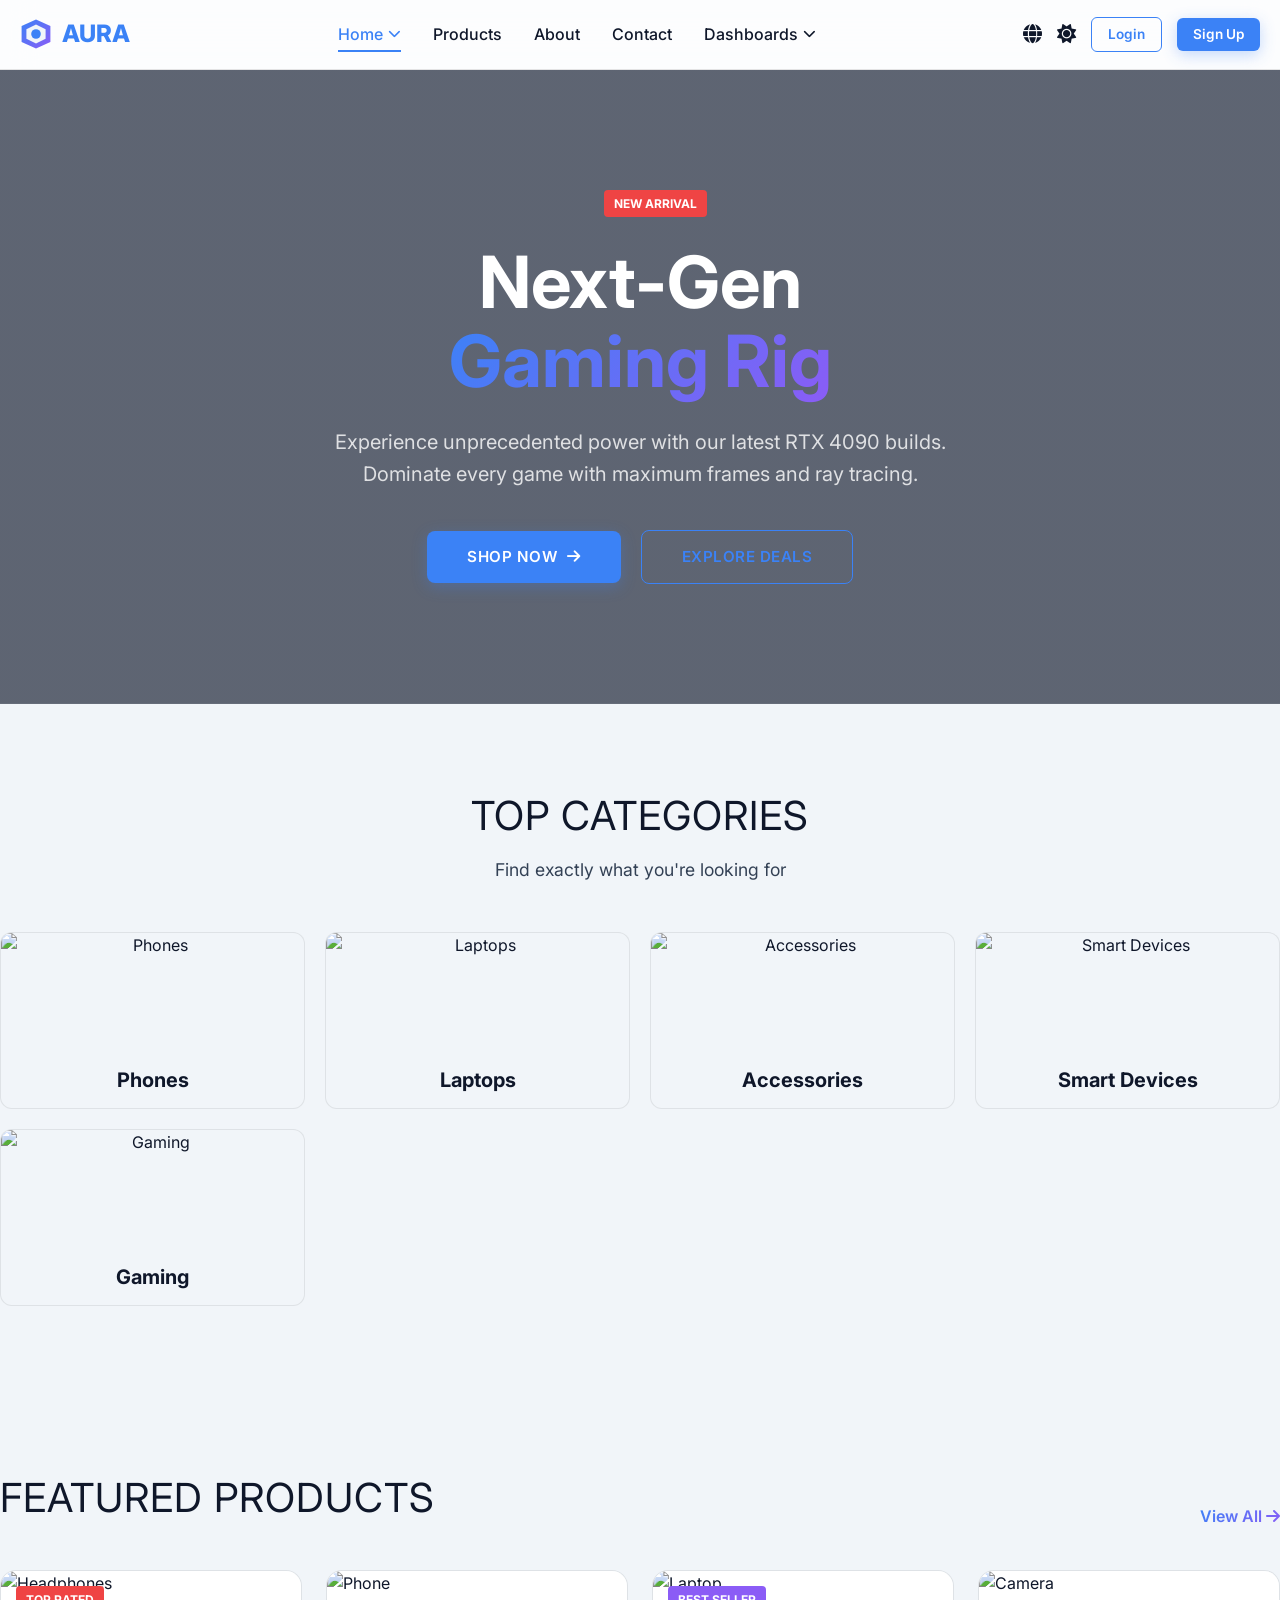
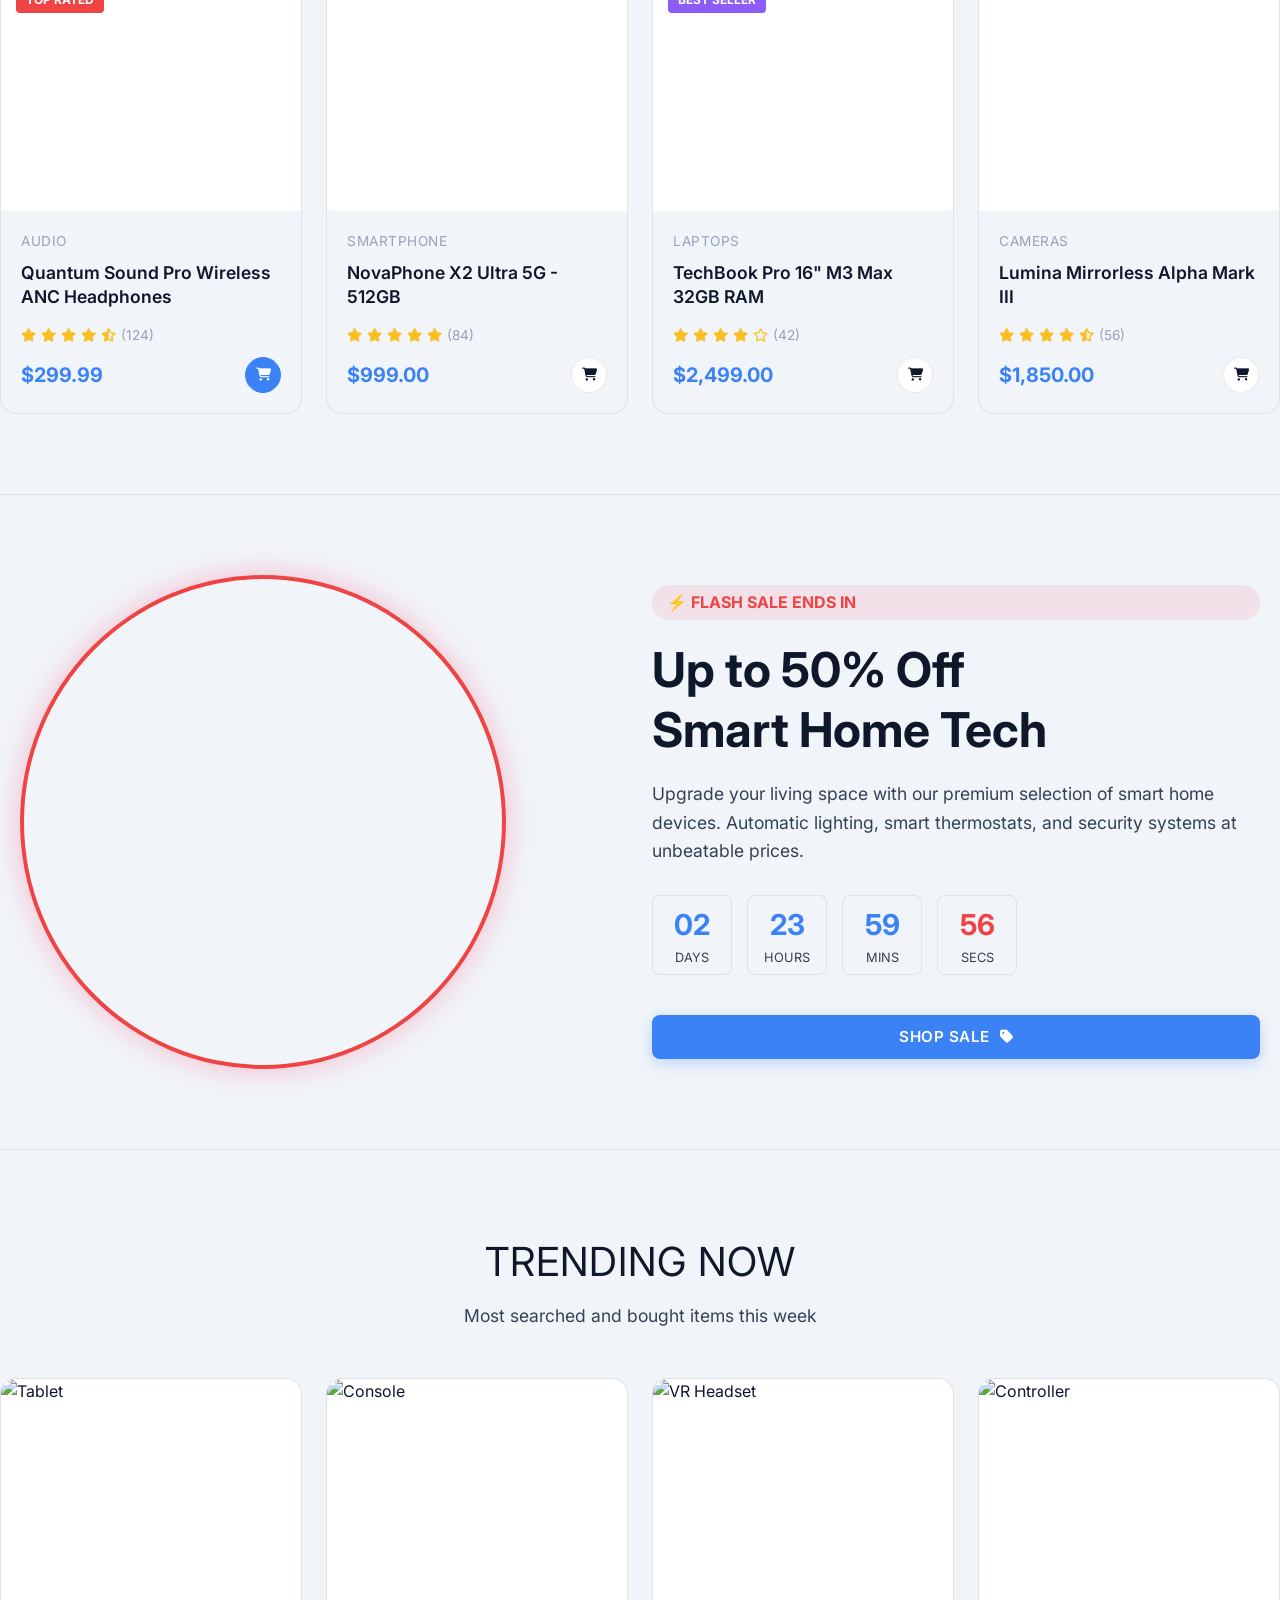
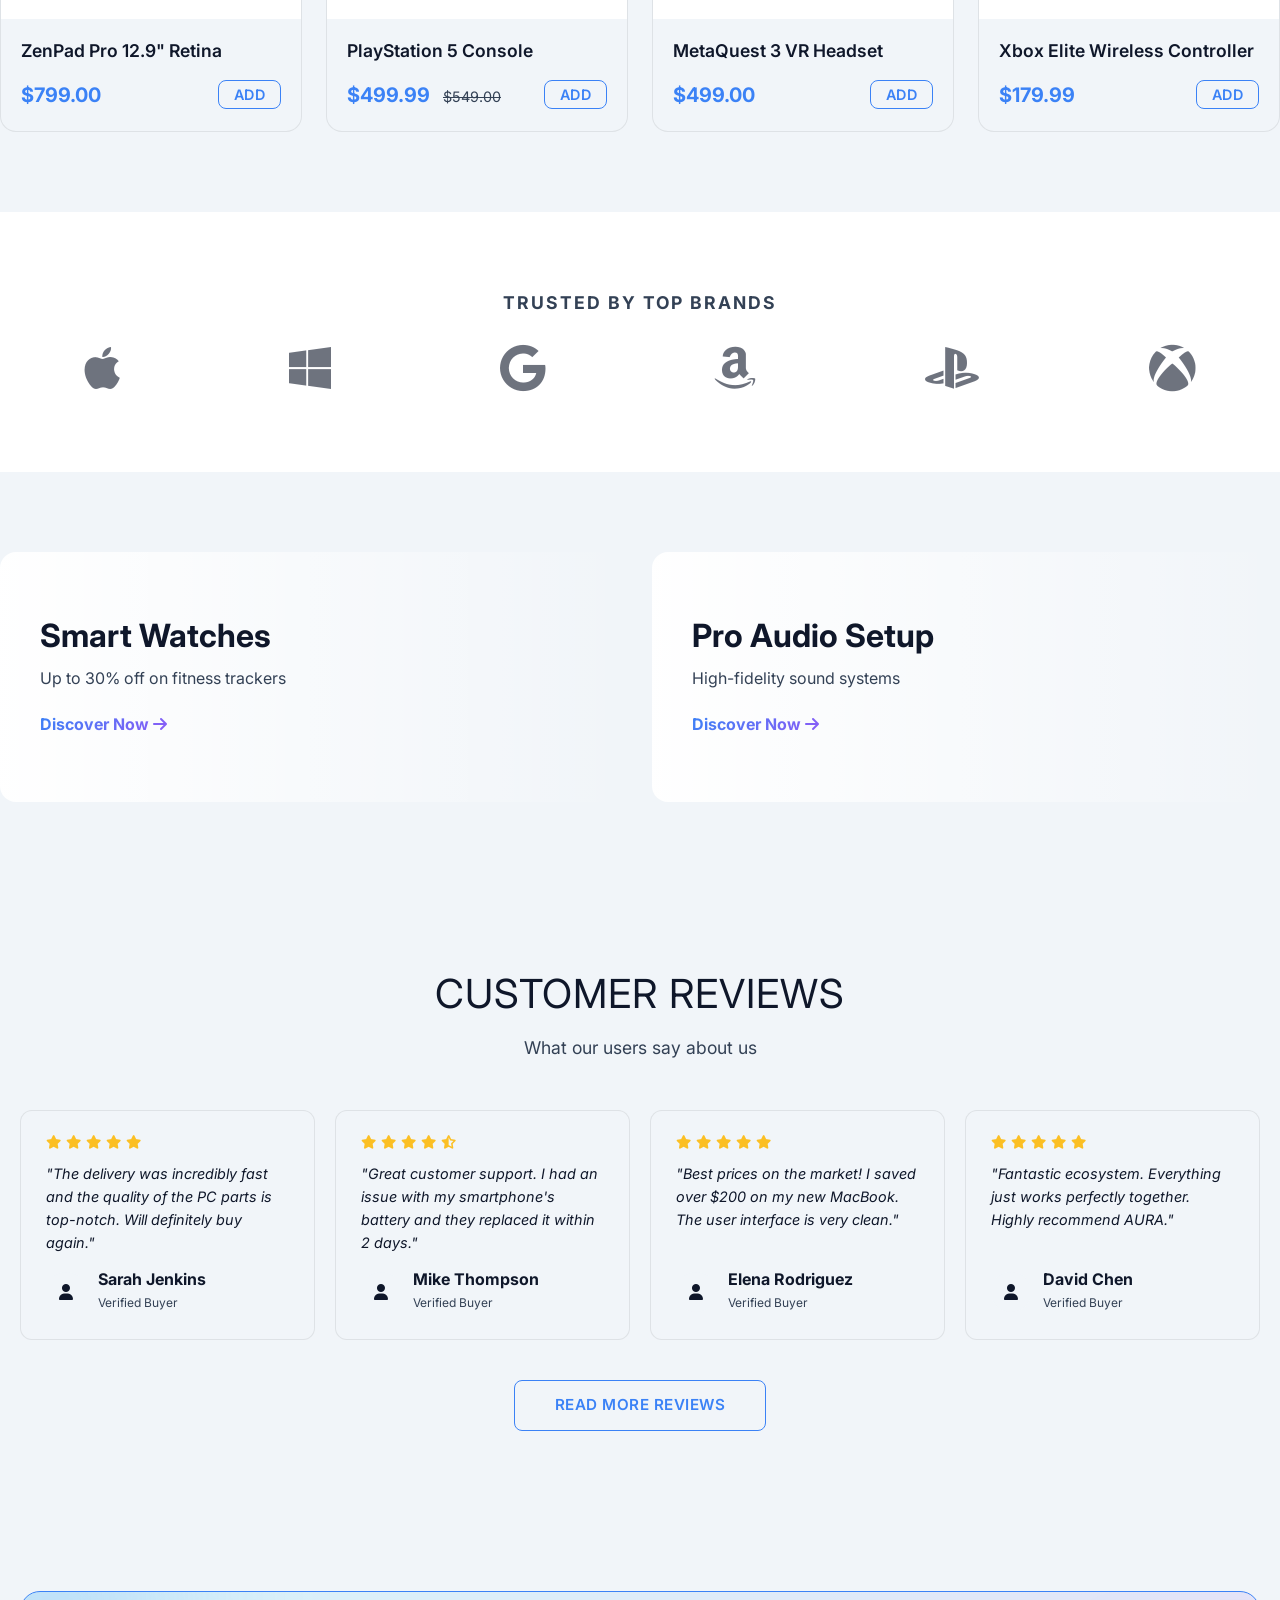
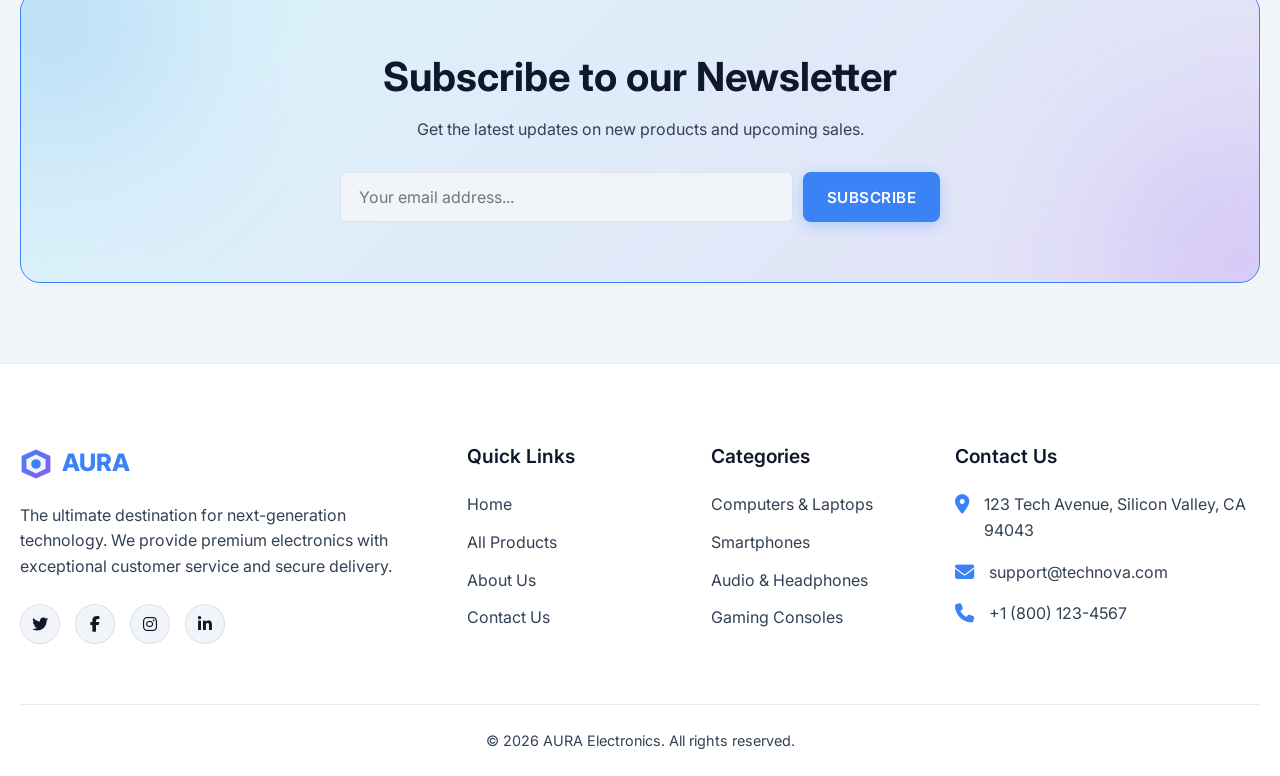
==== index.html @ 364e93a9 "Initial commit: Electronics E-commerce project" ====
<!DOCTYPE html>
<html lang="en">

<head>
    <meta charset="UTF-8">
    <meta name="viewport" content="width=device-width, initial-scale=1.0">
    <title>AURA | Home 1</title>
    <!-- Favicon placeholder -->
    <link rel="icon"
        href="data:image/svg+xml,%3Csvg xmlns='http://www.w3.org/2000/svg' viewBox='0 0 100 100'%3E%3Cdefs%3E%3ClinearGradient id='g' x1='0%25' y1='0%25' x2='100%25' y2='100%25'%3E%3Cstop offset='0%25' stop-color='%2300f0ff'/%3E%3Cstop offset='100%25' stop-color='%238a2be2'/%3E%3C/linearGradient%3E%3C/defs%3E%3Cpath d='M50 5 L95 25 L95 75 L50 95 L5 75 L5 25 Z' fill='url(%23g)'/%3E%3Cpath d='M50 20 L80 35 L80 65 L50 80 L20 65 L20 35 Z' fill='%230f172a'/%3E%3Ccircle cx='50' cy='50' r='15' fill='%2300f0ff'/%3E%3C/svg%3E">
    <!-- FontAwesome for Icons -->
    <link rel="stylesheet" href="https://cdnjs.cloudflare.com/ajax/libs/font-awesome/6.4.0/css/all.min.css">
    <link rel="stylesheet" href="css/style.css">
    <script>
        (function () {
            const savedTheme = localStorage.getItem('theme');
            const systemTheme = window.matchMedia('(prefers-color-scheme: dark)').matches ? 'dark' : 'light';
            document.documentElement.setAttribute('data-theme', savedTheme || systemTheme);
        })();
    </script>
</head>

<body>

    <!-- Main Wrapper for layout -->
    <div class="main-wrapper">

        <!-- Navigation -->
        <header class="navbar">
            <div class="container nav-container">
                <a href="index.html" class="brand" style="display: flex; align-items: center; gap: 10px;">
                    <svg width="32" height="32" viewBox="0 0 100 100" fill="none" xmlns="http://www.w3.org/2000/svg">
                        <path d="M50 5 L95 25 L95 75 L50 95 L5 75 L5 25 Z" fill="url(#grad1)" />
                        <path d="M50 20 L80 35 L80 65 L50 80 L20 65 L20 35 Z" fill="var(--bg-dark)" />
                        <circle cx="50" cy="50" r="15" fill="var(--primary-blue)" />
                        <defs>
                            <linearGradient id="grad1" x1="0%" y1="0%" x2="100%" y2="100%">
                                <stop offset="0%" stop-color="var(--primary-blue)" />
                                <stop offset="100%" stop-color="var(--secondary-purple)" />
                            </linearGradient>
                        </defs>
                    </svg>
                    <span>AURA</span>
                </a>

                <nav class="nav-links">
                    <div class="dropdown">
                        <a href="index.html" class="dropbtn active">Home <i class="fa-solid fa-chevron-down"
                                style="font-size: 0.8em; margin-left: 5px;"></i></a>
                        <div class="dropdown-content">
                            <a href="index.html">Home 1</a>
                            <a href="index2.html">Home 2</a>
                        </div>
                    </div>

                    <a href="products.html">Products</a>
                    <a href="about.html">About</a>
                    <a href="contact.html">Contact</a>

                    <div class="dropdown">
                        <a href="user-dashboard.html" class="dropbtn">Dashboards <i class="fa-solid fa-chevron-down"
                                style="font-size: 0.8em; margin-left: 5px;"></i></a>
                        <div class="dropdown-content">
                            <a href="user-dashboard.html">User Dashboard</a>
                            <a href="admin-dashboard.html">Admin Dashboard</a>
                        </div>
                    </div>
                    <div class="show-mobile" style="flex-direction: column; width: 100%; gap: 10px; margin-top: 20px;">
                        <a href="login.html" class="btn btn-outline btn-nav" style="width: 100%;">Login</a>
                        <a href="signup.html" class="btn btn-primary btn-nav" style="width: 100%;">Sign Up</a>
                    </div>
                </nav>

                <div class="nav-icons">
                    <button id="rtl-btn" class="nav-icon"
                        style="background: none; border: none; cursor: pointer; color: var(--text-main);"
                        title="Toggle RTL/LTR">
                        <i class="fa-solid fa-globe"></i>
                    </button>
                    <button id="theme-toggle" class="nav-icon" title="Toggle Dark/Light Mode">
        <i class="fa-solid fa-moon"></i>
    </button>
    </button>

                    <div class="hide-mobile" style="display: flex; gap: 15px; align-items: center;">
                        <a href="login.html" class="btn btn-outline btn-nav">Login</a>
                        <a href="signup.html" class="btn btn-primary btn-nav">Sign Up</a>
                    </div>


                    <div class="hamburger">
                        <span></span>
                        <span></span>
                        <span></span>
                    </div>
                </div>
            </div>
        </header>

        <!-- Main Content Area -->
        <main class="main-content">

            <!-- Hero Banner -->
            <section class="hero-section"
                style="padding: 120px 0; background-image: linear-gradient(rgba(15, 23, 42, 0.65), rgba(15, 23, 42, 0.65)), url('https://images.unsplash.com/photo-1624696941338-934bf86c28b4?q=80&w=2000&auto=format&fit=crop'); background-size: cover; background-position: center; text-align: center;">
                <div class="container" style="text-align: center; max-width: 800px;">
                    <div class="hero-content">
                        <span class="product-badge"
                            style="position: relative; top: 0; display: inline-block; margin-bottom: 25px;">New
                            Arrival</span>
                        <h1 style="font-size: 4.5rem; line-height: 1.1; margin-bottom: 25px; color: #fff;">Next-Gen <br><span class="text-gradient">Gaming Rig</span></h1>
                        <p class="hero-subtext" style="font-size: 1.25rem; margin-bottom: 40px; max-width: 700px; margin-left: auto; margin-right: auto; color: rgba(255, 255, 255, 0.8);">Experience unprecedented
                            power with our latest RTX 4090 builds. Dominate every game with maximum frames and ray
                            tracing.</p>
                        <div class="hero-btns" style="justify-content: center;">
                            <a href="products.html" class="btn btn-primary" style="padding: 14px 40px;">Shop Now <i
                                    class="fa-solid fa-arrow-right"></i></a>
                            <a href="#deals" class="btn btn-outline" style="padding: 14px 40px;">Explore Deals</a>
                        </div>
                    </div>
                </div>
            </section>

            <!-- Product Categories -->
            <section class="section-padding container">
                <div class="section-title text-center">Top Categories</div>
                <div class="section-subtitle text-center">Find exactly what you're looking for</div>

                <div class="grid grid-4" style="gap: 20px;">
                    <!-- Category Item -->
                    <a href="products.html"
                        style="background: var(--bg-surface-elevated); border-radius: 12px; text-align: center; border: 1px solid var(--border-subtle); transition: var(--transition-fast); overflow: hidden; display: flex; flex-direction: column;">
                        <div style="height: 120px; overflow: hidden;"><img
                                src="https://images.unsplash.com/photo-1511707171634-5f897ff02aa9?q=80&w=500&auto=format&fit=crop"
                                alt="Phones" style="width: 100%; height: 100%; object-fit: cover;"></div>
                        <h4 style="margin: 0; padding: 15px;">Phones</h4>
                    </a>
                    <a href="products.html"
                        style="background: var(--bg-surface-elevated); border-radius: 12px; text-align: center; border: 1px solid var(--border-subtle); transition: var(--transition-fast); overflow: hidden; display: flex; flex-direction: column;">
                        <div style="height: 120px; overflow: hidden;"><img
                                src="https://images.unsplash.com/photo-1496181133206-80ce9b88a853?q=80&w=500&auto=format&fit=crop"
                                alt="Laptops" style="width: 100%; height: 100%; object-fit: cover;"></div>
                        <h4 style="margin: 0; padding: 15px;">Laptops</h4>
                    </a>
                    <a href="products.html"
                        style="background: var(--bg-surface-elevated); border-radius: 12px; text-align: center; border: 1px solid var(--border-subtle); transition: var(--transition-fast); overflow: hidden; display: flex; flex-direction: column;">
                        <div style="height: 120px; overflow: hidden;"><img
                                src="https://images.unsplash.com/photo-1505740420928-5e560c06d30e?q=80&w=500&auto=format&fit=crop"
                                alt="Accessories" style="width: 100%; height: 100%; object-fit: cover;"></div>
                        <h4 style="margin: 0; padding: 15px;">Accessories</h4>
                    </a>
                    <a href="products.html"
                        style="background: var(--bg-surface-elevated); border-radius: 12px; text-align: center; border: 1px solid var(--border-subtle); transition: var(--transition-fast); overflow: hidden; display: flex; flex-direction: column;">
                        <div style="height: 120px; overflow: hidden;"><img
                                src="https://images.unsplash.com/photo-1546868871-7041f2a55e12?q=80&w=500&auto=format&fit=crop"
                                alt="Smart Devices" style="width: 100%; height: 100%; object-fit: cover;"></div>
                        <h4 style="margin: 0; padding: 15px;">Smart Devices</h4>
                    </a>
                    <a href="products.html"
                        style="background: var(--bg-surface-elevated); border-radius: 12px; text-align: center; border: 1px solid var(--border-subtle); transition: var(--transition-fast); overflow: hidden; display: flex; flex-direction: column;">
                        <div style="height: 120px; overflow: hidden;"><img
                                src="https://images.unsplash.com/photo-1486401899868-0e435ed85128?q=80&w=500&auto=format&fit=crop"
                                alt="Gaming" style="width: 100%; height: 100%; object-fit: cover;"></div>
                        <h4 style="margin: 0; padding: 15px;">Gaming</h4>
                    </a>
                </div>
            </section>

            <!-- Featured Products -->
            <section class="section-padding container">
                <div style="display: flex; justify-content: space-between; align-items: flex-end; margin-bottom: 40px;">
                    <div>
                        <div class="section-title" style="margin-bottom: 0;">Featured Products</div>
                    </div>
                    <a href="products.html" class="text-gradient" style="font-weight: 600;">View All <i
                            class="fa-solid fa-arrow-right"></i></a>
                </div>

                <div class="grid grid-4">
                    <!-- Product 1 -->
                    <div class="product-card">
                        <span class="product-badge">Top Rated</span>
                        <div class="product-image">
                            <img src="https://images.unsplash.com/photo-1618366712010-f4ae9c647dcb?q=80&w=600&auto=format&fit=crop"
                                alt="Headphones">
                            <div class="product-actions">
                                <button class="action-btn"><i class="fa-regular fa-heart"></i></button>
                                <button class="action-btn"><i class="fa-solid fa-code-compare"></i></button>
                                <a href="product-details.html" class="action-btn"><i class="fa-regular fa-eye"></i></a>
                            </div>
                        </div>
                        <div class="product-info">
                            <span class="product-category">Audio</span>
                            <h3 class="product-title"><a href="product-details.html">Quantum Sound Pro Wireless ANC
                                    Headphones</a></h3>
                            <div class="product-rating">
                                <i class="fa-solid fa-star"></i><i class="fa-solid fa-star"></i><i
                                    class="fa-solid fa-star"></i><i class="fa-solid fa-star"></i><i
                                    class="fa-solid fa-star-half-stroke"></i>
                                <span>(124)</span>
                            </div>
                            <div class="product-bottom">
                                <div class="product-price">$299.99</div>
                                <button class="action-btn"
                                    style="background: var(--primary-blue); color: #fff; border-color: var(--primary-blue);"><i
                                        class="fa-solid fa-cart-shopping"></i></button>
                            </div>
                        </div>
                    </div>

                    <!-- Product 2 -->
                    <div class="product-card">
                        <div class="product-image">
                            <img src="https://images.unsplash.com/photo-1511707171634-5f897ff02aa9?q=80&w=600&auto=format&fit=crop"
                                alt="Phone">
                            <div class="product-actions">
                                <button class="action-btn"><i class="fa-regular fa-heart"></i></button>
                                <button class="action-btn"><i class="fa-solid fa-code-compare"></i></button>
                                <a href="product-details.html" class="action-btn"><i class="fa-regular fa-eye"></i></a>
                            </div>
                        </div>
                        <div class="product-info">
                            <span class="product-category">Smartphone</span>
                            <h3 class="product-title"><a href="product-details.html">NovaPhone X2 Ultra 5G - 512GB</a>
                            </h3>
                            <div class="product-rating">
                                <i class="fa-solid fa-star"></i><i class="fa-solid fa-star"></i><i
                                    class="fa-solid fa-star"></i><i class="fa-solid fa-star"></i><i
                                    class="fa-solid fa-star"></i>
                                <span>(84)</span>
                            </div>
                            <div class="product-bottom">
                                <div class="product-price">$999.00</div>
                                <button class="action-btn"><i class="fa-solid fa-cart-shopping"></i></button>
                            </div>
                        </div>
                    </div>

                    <!-- Product 3 -->
                    <div class="product-card">
                        <span class="product-badge" style="background: var(--secondary-purple);">Best Seller</span>
                        <div class="product-image">
                            <img src="https://images.unsplash.com/photo-1517336714731-489689fd1ca8?q=80&w=600&auto=format&fit=crop"
                                alt="Laptop">
                            <div class="product-actions">
                                <button class="action-btn"><i class="fa-regular fa-heart"></i></button>
                                <button class="action-btn"><i class="fa-solid fa-code-compare"></i></button>
                                <a href="product-details.html" class="action-btn"><i class="fa-regular fa-eye"></i></a>
                            </div>
                        </div>
                        <div class="product-info">
                            <span class="product-category">Laptops</span>
                            <h3 class="product-title"><a href="product-details.html">TechBook Pro 16" M3 Max 32GB
                                    RAM</a></h3>
                            <div class="product-rating">
                                <i class="fa-solid fa-star"></i><i class="fa-solid fa-star"></i><i
                                    class="fa-solid fa-star"></i><i class="fa-solid fa-star"></i><i
                                    class="fa-regular fa-star"></i>
                                <span>(42)</span>
                            </div>
                            <div class="product-bottom">
                                <div class="product-price">$2,499.00</div>
                                <button class="action-btn"><i class="fa-solid fa-cart-shopping"></i></button>
                            </div>
                        </div>
                    </div>

                    <!-- Product 4 -->
                    <div class="product-card">
                        <div class="product-image">
                            <img src="https://images.unsplash.com/photo-1516035069371-29a1b244cc32?q=80&w=600&auto=format&fit=crop"
                                alt="Camera">
                            <div class="product-actions">
                                <button class="action-btn"><i class="fa-regular fa-heart"></i></button>
                                <button class="action-btn"><i class="fa-solid fa-code-compare"></i></button>
                                <a href="product-details.html" class="action-btn"><i class="fa-regular fa-eye"></i></a>
                            </div>
                        </div>
                        <div class="product-info">
                            <span class="product-category">Cameras</span>
                            <h3 class="product-title"><a href="product-details.html">Lumina Mirrorless Alpha Mark
                                    III</a></h3>
                            <div class="product-rating">
                                <i class="fa-solid fa-star"></i><i class="fa-solid fa-star"></i><i
                                    class="fa-solid fa-star"></i><i class="fa-solid fa-star"></i><i
                                    class="fa-solid fa-star-half-stroke"></i>
                                <span>(56)</span>
                            </div>
                            <div class="product-bottom">
                                <div class="product-price">$1,850.00</div>
                                <button class="action-btn"><i class="fa-solid fa-cart-shopping"></i></button>
                            </div>
                        </div>
                    </div>
                </div>
            </section>

            <!-- Deals / Flash Sale -->
            <section id="deals" class="section-padding"
                style="background: var(--bg-surface-elevated); border-top: 1px solid var(--border-subtle); border-bottom: 1px solid var(--border-subtle);">
                <div class="container grid grid-2" style="align-items: center;">
                    <div class="flash-sale-image" style="display: flex; justify-content: center;">
                        <div
                            style="width: 80%; padding-bottom: 80%; position: relative; border-radius: 50%; border: 4px solid var(--sale-red); overflow: hidden; box-shadow: 0 0 30px rgba(255, 51, 102, 0.3);">
                            <img src="https://images.unsplash.com/photo-1558089687-f282ffcbc126?q=80&w=800&auto=format&fit=crop"
                                alt="Smart Home Tech"
                                style="position: absolute; width: 100%; height: 100%; object-fit: cover;">
                        </div>
                    </div>
                    <div class="flash-sale-content">
                        <div
                            style="display: inline-block; background: rgba(255, 51, 102, 0.1); color: var(--sale-red); padding: 5px 15px; border-radius: 20px; font-weight: 700; margin-bottom: 20px;">
                            ⚡ FLASH SALE ENDS IN</div>
                        <h2 style="font-size: 3rem; margin-bottom: 20px;">Up to 50% Off<br>Smart Home Tech</h2>
                        <p class="text-muted" style="margin-bottom: 30px; font-size: 1.1rem;">Upgrade your living space
                            with our premium selection of smart home devices. Automatic lighting, smart thermostats, and
                            security systems at unbeatable prices.</p>

                        <!-- Countdown -->
                        <div class="countdown-container" style="display: flex; gap: 15px; margin-bottom: 40px;">
                            <div
                                style="background: var(--bg-dark); border: 1px solid var(--border-subtle); border-radius: 8px; width: 80px; height: 80px; display: flex; flex-direction: column; align-items: center; justify-content: center;">
                                <span id="days"
                                    style="font-size: 1.8rem; font-weight: 700; color: var(--primary-blue);">00</span>
                                <span
                                    style="font-size: 0.8rem; color: var(--text-muted); text-transform: uppercase;">Days</span>
                            </div>
                            <div
                                style="background: var(--bg-dark); border: 1px solid var(--border-subtle); border-radius: 8px; width: 80px; height: 80px; display: flex; flex-direction: column; align-items: center; justify-content: center;">
                                <span id="hours"
                                    style="font-size: 1.8rem; font-weight: 700; color: var(--primary-blue);">00</span>
                                <span
                                    style="font-size: 0.8rem; color: var(--text-muted); text-transform: uppercase;">Hours</span>
                            </div>
                            <div
                                style="background: var(--bg-dark); border: 1px solid var(--border-subtle); border-radius: 8px; width: 80px; height: 80px; display: flex; flex-direction: column; align-items: center; justify-content: center;">
                                <span id="minutes"
                                    style="font-size: 1.8rem; font-weight: 700; color: var(--primary-blue);">00</span>
                                <span
                                    style="font-size: 0.8rem; color: var(--text-muted); text-transform: uppercase;">Mins</span>
                            </div>
                            <div
                                style="background: var(--bg-dark); border: 1px solid var(--border-subtle); border-radius: 8px; width: 80px; height: 80px; display: flex; flex-direction: column; align-items: center; justify-content: center;">
                                <span id="seconds"
                                    style="font-size: 1.8rem; font-weight: 700; color: var(--sale-red);">00</span>
                                <span
                                    style="font-size: 0.8rem; color: var(--text-muted); text-transform: uppercase;">Secs</span>
                            </div>
                        </div>

                        <a href="products.html" class="btn btn-primary">Shop Sale <i class="fa-solid fa-tag"></i></a>
                    </div>
                </div>
            </section>

            <!-- Trending Products Grid -->
            <section class="section-padding container">
                <div class="section-title text-center">Trending Now</div>
                <div class="section-subtitle text-center">Most searched and bought items this week</div>

                <div class="grid grid-4">
                    <!-- Same card style, just different items -->
                    <div class="product-card">
                        <div class="product-image">
                            <img src="https://images.unsplash.com/photo-1544244015-0df4b3ffc6b0?q=80&w=600&auto=format&fit=crop"
                                alt="Tablet">
                            <div class="product-actions"><a href="product-details.html" class="action-btn"><i
                                        class="fa-regular fa-eye"></i></a></div>
                        </div>
                        <div class="product-info">
                            <h3 class="product-title"><a href="product-details.html">ZenPad Pro 12.9" Retina</a></h3>
                            <div class="product-bottom">
                                <div class="product-price">$799.00</div>
                                <button class="btn btn-outline"
                                    style="padding: 5px 15px; font-size: 0.9rem;">Add</button>
                            </div>
                        </div>
                    </div>
                    <!-- Duplicate standard card layout for brevity, ensuring visual consistency -->
                    <div class="product-card">
                        <div class="product-image">
                            <img src="https://images.unsplash.com/photo-1606144042614-b2417e99c4e3?q=80&w=600&auto=format&fit=crop"
                                alt="Console">
                            <div class="product-actions"><a href="product-details.html" class="action-btn"><i
                                        class="fa-regular fa-eye"></i></a></div>
                        </div>
                        <div class="product-info">
                            <h3 class="product-title"><a href="product-details.html">PlayStation 5 Console</a></h3>
                            <div class="product-bottom">
                                <div class="product-price">$499.99 <span class="product-price-old">$549.00</span></div>
                                <button class="btn btn-outline"
                                    style="padding: 5px 15px; font-size: 0.9rem;">Add</button>
                            </div>
                        </div>
                    </div>
                    <div class="product-card">
                        <div class="product-image">
                            <img src="https://images.unsplash.com/photo-1622979135225-d2ba269cf1ac?q=80&w=600&auto=format&fit=crop"
                                alt="VR Headset">
                            <div class="product-actions"><a href="product-details.html" class="action-btn"><i
                                        class="fa-regular fa-eye"></i></a></div>
                        </div>
                        <div class="product-info">
                            <h3 class="product-title"><a href="product-details.html">MetaQuest 3 VR Headset</a></h3>
                            <div class="product-bottom">
                                <div class="product-price">$499.00</div>
                                <button class="btn btn-outline"
                                    style="padding: 5px 15px; font-size: 0.9rem;">Add</button>
                            </div>
                        </div>
                    </div>
                    <div class="product-card">
                        <div class="product-image">
                            <img src="https://images.unsplash.com/photo-1600080972464-8e5f35f63d08?q=80&w=600&auto=format&fit=crop"
                                alt="Controller">
                            <div class="product-actions"><a href="product-details.html" class="action-btn"><i
                                        class="fa-regular fa-eye"></i></a></div>
                        </div>
                        <div class="product-info">
                            <h3 class="product-title"><a href="product-details.html">Xbox Elite Wireless Controller</a>
                            </h3>
                            <div class="product-bottom">
                                <div class="product-price">$179.99</div>
                                <button class="btn btn-outline"
                                    style="padding: 5px 15px; font-size: 0.9rem;">Add</button>
                            </div>
                        </div>
                    </div>
                </div>
            </section>

            <!-- Brand Partners -->
            <section class="section-padding" style="background: var(--bg-surface);">
                <div class="container">
                    <h5 class="text-center text-muted"
                        style="margin-bottom: 30px; text-transform: uppercase; letter-spacing: 2px;">Trusted by top
                        brands</h5>
                    <div
                        style="display: flex; justify-content: space-around; flex-wrap: wrap; gap: 40px; align-items: center; opacity: 0.6;">
                        <i class="fa-brands fa-apple" style="font-size: 3rem;"></i>
                        <i class="fa-brands fa-windows" style="font-size: 3rem;"></i>
                        <i class="fa-brands fa-google" style="font-size: 3rem;"></i>
                        <i class="fa-brands fa-amazon" style="font-size: 3rem;"></i>
                        <i class="fa-brands fa-playstation" style="font-size: 3rem;"></i>
                        <i class="fa-brands fa-xbox" style="font-size: 3rem;"></i>
                    </div>
                </div>
            </section>

            <!-- Featured Category Banners -->
            <section class="section-padding container">
                <div class="grid grid-2">
                    <div
                        style="position: relative; border-radius: 16px; overflow: hidden; background: url('https://images.unsplash.com/photo-1434493789847-2f02b0c95ce5?q=80&w=800&auto=format&fit=crop') center/cover; padding: 40px; display: flex; flex-direction: column; justify-content: center; min-height: 250px;">
                        <div
                            style="position: absolute; inset: 0; background: linear-gradient(to right, var(--nav-bg-solid), transparent); z-index: 1;">
                        </div>
                        <div style="position: relative; z-index: 2;">
                            <h3 style="font-size: 2rem; margin-bottom: 10px;">Smart Watches</h3>
                            <p class="text-muted" style="margin-bottom: 20px;">Up to 30% off on fitness trackers</p>
                            <a href="products.html" class="text-gradient" style="font-weight: 700;">Discover Now <i
                                    class="fa-solid fa-arrow-right"></i></a>
                        </div>
                    </div>
                    <div
                        style="position: relative; border-radius: 16px; overflow: hidden; background: url('https://images.unsplash.com/photo-1590658268037-6bf12165a8df?q=80&w=800&auto=format&fit=crop') center/cover; padding: 40px; display: flex; flex-direction: column; justify-content: center; min-height: 250px;">
                        <div
                            style="position: absolute; inset: 0; background: linear-gradient(to right, var(--nav-bg-solid), transparent); z-index: 1;">
                        </div>
                        <div style="position: relative; z-index: 2;">
                            <h3 style="font-size: 2rem; margin-bottom: 10px;">Pro Audio Setup</h3>
                            <p class="text-muted" style="margin-bottom: 20px;">High-fidelity sound systems</p>
                            <a href="products.html" class="text-gradient" style="font-weight: 700;">Discover Now <i
                                    class="fa-solid fa-arrow-right"></i></a>
                        </div>
                    </div>
                </div>
            </section>

            <!-- Customer Reviews / Testimonials -->
            <section class="section-padding">
                <div class="container">
                    <div class="section-title text-center">Customer Reviews</div>
                    <div class="section-subtitle text-center">What our users say about us</div>                    <div class="grid grid-4" style="gap: 20px; margin-bottom: 40px;">
                        <!-- Review 1 -->
                        <div
                            style="background: var(--bg-surface-elevated); padding: 25px; border-radius: 12px; border: 1px solid var(--border-subtle); display: flex; flex-direction: column;">
                            <div class="product-rating" style="margin-bottom: 12px;">
                                <i class="fa-solid fa-star"></i><i class="fa-solid fa-star"></i><i
                                    class="fa-solid fa-star"></i><i class="fa-solid fa-star"></i><i
                                    class="fa-solid fa-star"></i>
                            </div>
                            <p style="font-style: italic; margin-bottom: 15px; font-size: 0.9rem; flex-grow: 1;">"The delivery was incredibly fast and
                                the quality of the PC parts is top-notch. Will definitely buy again."</p>
                            <div style="display: flex; gap: 12px; align-items: center;">
                                <div
                                    style="width: 40px; height: 40px; background: var(--bg-dark); border-radius: 50%; display: flex; align-items: center; justify-content: center;">
                                    <i class="fa-solid fa-user"></i>
                                </div>
                                <div>
                                    <h5 style="margin: 0; font-size: 1rem;">Sarah Jenkins</h5>
                                    <span class="text-muted" style="font-size: 0.75rem;">Verified Buyer</span>
                                </div>
                            </div>
                        </div>

                        <!-- Review 2 -->
                        <div
                            style="background: var(--bg-surface-elevated); padding: 25px; border-radius: 12px; border: 1px solid var(--border-subtle); display: flex; flex-direction: column;">
                            <div class="product-rating" style="margin-bottom: 12px;">
                                <i class="fa-solid fa-star"></i><i class="fa-solid fa-star"></i><i
                                    class="fa-solid fa-star"></i><i class="fa-solid fa-star"></i><i
                                    class="fa-solid fa-star-half-stroke"></i>
                            </div>
                            <p style="font-style: italic; margin-bottom: 15px; font-size: 0.9rem; flex-grow: 1;">"Great customer support. I had an issue
                                with my smartphone's battery and they replaced it within 2 days."</p>
                            <div style="display: flex; gap: 12px; align-items: center;">
                                <div
                                    style="width: 40px; height: 40px; background: var(--bg-dark); border-radius: 50%; display: flex; align-items: center; justify-content: center;">
                                    <i class="fa-solid fa-user"></i>
                                </div>
                                <div>
                                    <h5 style="margin: 0; font-size: 1rem;">Mike Thompson</h5>
                                    <span class="text-muted" style="font-size: 0.75rem;">Verified Buyer</span>
                                </div>
                            </div>
                        </div>

                        <!-- Review 3 -->
                        <div
                            style="background: var(--bg-surface-elevated); padding: 25px; border-radius: 12px; border: 1px solid var(--border-subtle); display: flex; flex-direction: column;">
                            <div class="product-rating" style="margin-bottom: 12px;">
                                <i class="fa-solid fa-star"></i><i class="fa-solid fa-star"></i><i
                                    class="fa-solid fa-star"></i><i class="fa-solid fa-star"></i><i
                                    class="fa-solid fa-star"></i>
                            </div>
                            <p style="font-style: italic; margin-bottom: 15px; font-size: 0.9rem; flex-grow: 1;">"Best prices on the market! I saved over
                                $200 on my new MacBook. The user interface is very clean."</p>
                            <div style="display: flex; gap: 12px; align-items: center;">
                                <div
                                    style="width: 40px; height: 40px; background: var(--bg-dark); border-radius: 50%; display: flex; align-items: center; justify-content: center;">
                                    <i class="fa-solid fa-user"></i>
                                </div>
                                <div>
                                    <h5 style="margin: 0; font-size: 1rem;">Elena Rodriguez</h5>
                                    <span class="text-muted" style="font-size: 0.75rem;">Verified Buyer</span>
                                </div>
                            </div>
                        </div>

                        <!-- Review 4 (Newly Added for Point 12) -->
                        <div
                            style="background: var(--bg-surface-elevated); padding: 25px; border-radius: 12px; border: 1px solid var(--border-subtle); display: flex; flex-direction: column;">
                            <div class="product-rating" style="margin-bottom: 12px;">
                                <i class="fa-solid fa-star"></i><i class="fa-solid fa-star"></i><i
                                    class="fa-solid fa-star"></i><i class="fa-solid fa-star"></i><i
                                    class="fa-solid fa-star"></i>
                            </div>
                            <p style="font-style: italic; margin-bottom: 15px; font-size: 0.9rem; flex-grow: 1;">"Fantastic ecosystem. Everything just works perfectly together. Highly recommend AURA."</p>
                            <div style="display: flex; gap: 12px; align-items: center;">
                                <div
                                    style="width: 40px; height: 40px; background: var(--bg-dark); border-radius: 50%; display: flex; align-items: center; justify-content: center;">
                                    <i class="fa-solid fa-user"></i>
                                </div>
                                <div>
                                    <h5 style="margin: 0; font-size: 1rem;">David Chen</h5>
                                    <span class="text-muted" style="font-size: 0.75rem;">Verified Buyer</span>
                                </div>
                            </div>
                        </div>
                    </div>

                    <div style="text-align: center;">
                        <a href="#" class="btn btn-outline" style="padding: 12px 40px;">Read More Reviews</a>
                    </div>
                </div>
            </section>

            <!-- Newsletter Subscription -->
            <section class="section-padding">
                <div class="container">
                    <div
                        style="background: linear-gradient(135deg, rgba(0, 240, 255, 0.1), rgba(138, 43, 226, 0.1)); border: 1px solid var(--primary-blue); border-radius: 20px; padding: 60px 20px; text-align: center; position: relative; overflow: hidden;">

                        <div style="position: relative; z-index: 2; max-width: 600px; margin: 0 auto;">
                            <h2 style="font-size: 2.5rem; margin-bottom: 15px;">Subscribe to our Newsletter</h2>
                            <p class="text-muted" style="margin-bottom: 30px;">Get the latest updates on new products
                                and upcoming sales.</p>

                            <form style="display: flex; gap: 10px;">
                                <input type="email" placeholder="Your email address..." class="form-control"
                                    style="flex-grow: 1; border: 1px solid var(--border-subtle); background: var(--bg-surface-elevated);"
                                    required>
                                <button type="submit" class="btn btn-primary"
                                    style="white-space: nowrap;">Subscribe</button>
                            </form>
                        </div>

                        <!-- decorative elements -->
                        <div
                            style="position: absolute; top: -50px; left: -50px; width: 150px; height: 150px; background: var(--primary-blue); filter: blur(100px); opacity: 0.5;">
                        </div>
                        <div
                            style="position: absolute; bottom: -50px; right: -50px; width: 150px; height: 150px; background: var(--secondary-purple); filter: blur(100px); opacity: 0.5;">
                        </div>
                    </div>
                </div>
            </section>
        </main>

        <!-- Footer -->
        <footer class="footer">
            <div class="container">
                <div class="footer-top">
                    <div>
                        <a href="index.html" class="brand footer-brand"
                            style="display: flex; align-items: center; gap: 10px;">
                            <svg width="32" height="32" viewBox="0 0 100 100" fill="none"
                                xmlns="http://www.w3.org/2000/svg">
                                <path d="M50 5 L95 25 L95 75 L50 95 L5 75 L5 25 Z" fill="url(#grad2)" />
                                <path d="M50 20 L80 35 L80 65 L50 80 L20 65 L20 35 Z" fill="var(--bg-dark)" />
                                <circle cx="50" cy="50" r="15" fill="var(--primary-blue)" />
                                <defs>
                                    <linearGradient id="grad2" x1="0%" y1="0%" x2="100%" y2="100%">
                                        <stop offset="0%" stop-color="var(--primary-blue)" />
                                        <stop offset="100%" stop-color="var(--secondary-purple)" />
                                    </linearGradient>
                                </defs>
                            </svg>
                            <span>AURA</span>
                        </a>
                        <p class="footer-text">The ultimate destination for next-generation technology. We provide
                            premium electronics with exceptional customer service and secure delivery.</p>
                        <div class="social-links">
                            <a href="#" class="social-link"><i class="fa-brands fa-twitter"></i></a>
                            <a href="#" class="social-link"><i class="fa-brands fa-facebook-f"></i></a>
                            <a href="#" class="social-link"><i class="fa-brands fa-instagram"></i></a>
                            <a href="#" class="social-link"><i class="fa-brands fa-linkedin-in"></i></a>
                        </div>
                    </div>

                    <div>
                        <h4 class="footer-title">Quick Links</h4>
                        <ul class="footer-links">
                            <li><a href="index.html">Home</a></li>
                            <li><a href="products.html">All Products</a></li>
                            <li><a href="about.html">About Us</a></li>
                            <li><a href="contact.html">Contact Us</a></li>
                        </ul>
                    </div>

                    <div>
                        <h4 class="footer-title">Categories</h4>
                        <ul class="footer-links">
                            <li><a href="#">Computers & Laptops</a></li>
                            <li><a href="#">Smartphones</a></li>
                            <li><a href="#">Audio & Headphones</a></li>
                            <li><a href="#">Gaming Consoles</a></li>
                        </ul>
                    </div>

                    <div>
                        <h4 class="footer-title">Contact Us</h4>
                        <ul class="footer-contact">
                            <li><i class="fa-solid fa-location-dot"></i> <span>123 Tech Avenue, Silicon Valley, CA
                                    94043</span></li>
                            <li><i class="fa-solid fa-envelope"></i> <span>support@technova.com</span></li>
                            <li><i class="fa-solid fa-phone"></i> <span>+1 (800) 123-4567</span></li>
                        </ul>
                    </div>
                </div>

                <div class="footer-bottom">
                    <p>&copy; 2026 AURA Electronics. All rights reserved.</p>
                </div>
            </div>
        </footer>

    </div>

    <!-- Scripts -->
    <script src="js/script.js"></script>
</body>

</html>
---- css/style.css ----
/* ==========================================================================
   Electronics E-commerce - Modern Tech Theme
   ========================================================================== */

@import url('https://fonts.googleapis.com/css2?family=Inter:wght@300;400;500;600;700;800&display=swap');

:root {
  /* Dynamic Color Palette - Modernized */
  --bg-dark: #0f1115;
  --bg-surface: #1a1d24;
  --bg-surface-elevated: #232730;

  --primary-blue: #3b82f6;
  /* Modern solid blue */
  --primary-blue-hover: #2563eb;
  --secondary-purple: #8b5cf6;
  /* Modern elegant purple */

  --text-main: #f8fafc;
  --text-muted: #94a3b8;

  --border-subtle: rgba(255, 255, 255, 0.06);
  --border-focus: rgba(59, 130, 246, 0.5);

  --glass-bg: rgba(26, 29, 36, 0.65);
  --glass-border: rgba(255, 255, 255, 0.08);

  /* Status Colors */
  --sale-red: #ef4444;
  --success-green: #10b981;
  --rating-yellow: #fbbf24;

  /* Typography */
  --font-family: 'Inter', sans-serif;

  /* Transitions */
  --transition-fast: 0.2s ease;
  --transition-normal: 0.3s ease;
  --transition-bounce: 0.4s cubic-bezier(0.175, 0.885, 0.32, 1.275);

  /* Layout */
  --container-max: 1280px;
  --nav-height: 70px;
  --sidebar-width: 260px;
  --nav-bg: rgba(10, 12, 16, 0.85);
  --nav-bg-solid: rgba(10, 12, 16, 0.98);

  /* Shadows */
  --shadow-glow: 0 0 20px rgba(59, 130, 246, 0.25);
  --shadow-card: 0 10px 40px rgba(0, 0, 0, 0.5);
}

/* Light Mode Overrides */
[data-theme="light"] {
  --bg-surface: #ffffff;
  --bg-surface-elevated: #f1f5f9;
  --text-main: #0f172a;
  --text-muted: #334155; /* Darkened for better contrast in Light Mode */
  --border-subtle: rgba(0, 0, 0, 0.08);
  --bg-dark: #f1f5f9; /* Slightly different for better depth */
}

/* Custom Premium Scrollbar */
::-webkit-scrollbar {
  width: 8px;
  height: 8px;
}

::-webkit-scrollbar-track {
  background: var(--bg-dark);
}

::-webkit-scrollbar-thumb {
  background: var(--border-subtle);
  border-radius: 10px;
}

::-webkit-scrollbar-thumb:hover {
  background: var(--text-muted);
}

[data-theme="light"] {
  --glass-bg: rgba(255, 255, 255, 0.7);
  --glass-border: rgba(0, 0, 0, 0.1);
  --shadow-card: 0 10px 40px rgba(0, 0, 0, 0.05);
  --nav-bg: rgba(255, 255, 255, 0.8);
  --nav-bg-solid: rgba(255, 255, 255, 0.98);
}

/* Theme Transition Prevention (to avoid flash during JS mount) */
.no-transition, .no-transition * {
  transition: none !important;
}

/* ==========================================================================
   Reset & Base
   ========================================================================== */
*,
*::before,
*::after {
  box-sizing: border-box;
  margin: 0;
  padding: 0;
}

body {
  font-family: var(--font-family);
  background-color: var(--bg-dark);
  color: var(--text-main);
  line-height: 1.6;
  overflow-x: hidden;
  -webkit-font-smoothing: antialiased;
  /* Point 2: Fix scrollbar overlap */
  scrollbar-gutter: stable;
  transition: background-color 0.3s ease, color 0.3s ease, border-color 0.3s ease;
}



img {
  max-width: 100%;
  display: block;
  object-fit: cover;
}

a {
  color: inherit;
  text-decoration: none;
  transition: color var(--transition-fast);
}

ul {
  list-style: none;
}

button,
input,
select,
textarea {
  font-family: inherit;
  outline: none;
  border: none;
  background: none;
  color: inherit;
}

/* ==========================================================================
   Typography Utilities
   ========================================================================== */
h1,
h2,
h3,
h4,
h5,
h6 {
  font-weight: 700;
  line-height: 1.25;
  margin-bottom: 1.2rem;
  color: var(--text-main);
}

h1 { font-size: 3.5rem; }
h2 { font-size: 2.5rem; }
h3 { font-size: 1.75rem; }
h4 { font-size: 1.25rem; }
h5 { font-size: 1.1rem; }
h6 { font-size: 1rem; }

.text-gradient {
  background: linear-gradient(135deg, var(--primary-blue), var(--secondary-purple));
  -webkit-background-clip: text;
  -webkit-text-fill-color: transparent;
  background-clip: text;
}

.text-muted {
  color: var(--text-muted);
}

.text-center {
  text-align: center;
}

.section-title {
  font-size: 2.5rem;
  margin-bottom: 0.5rem;
  text-transform: uppercase;
  letter-spacing: 1px;
}

.section-subtitle {
  font-size: 1.1rem;
  color: var(--text-muted);
  margin-bottom: 3rem;
}

/* ==========================================================================
   Layout & Grid
   ========================================================================== */
.container {
  max-width: var(--container-max);
  margin: 0 auto;
  padding: 0 20px;
}

.section-padding {
  padding: 80px 0;
}

.grid {
  display: grid;
  gap: 24px;
  align-items: stretch;
}

.grid-2 {
  grid-template-columns: repeat(2, 1fr);
}

.grid-3 {
  grid-template-columns: repeat(3, 1fr);
}

.grid-4 {
  grid-template-columns: repeat(4, 1fr);
}

.grid-5 {
  grid-template-columns: repeat(5, 1fr);
}

/* Grid items - ensure they stretch and align content */
.grid > div {
  display: flex;
  flex-direction: column;
}

.grid > div > .chart-container-enhanced,
.grid > div > .donut-container {
  flex-grow: 1;
}

/* ==========================================================================
   Components: Buttons
   ========================================================================== */
.btn {
  display: inline-flex;
  align-items: center;
  justify-content: center;
  padding: 10px 24px; /* Standardized Point 17 */
  font-size: 0.95rem;
  font-weight: 600;
  border-radius: 8px;
  cursor: pointer;
  transition: all var(--transition-normal);
  text-transform: uppercase;
  letter-spacing: 0.5px;
  gap: 10px;
  text-align: center; /* Point 30 */
}

.btn-primary {
  background: var(--primary-blue);
  color: #fff;
  box-shadow: 0 4px 15px rgba(59, 130, 246, 0.3);
}

.btn-primary:hover {
  background: var(--primary-blue-hover);
  transform: translateY(-2px);
  box-shadow: var(--shadow-glow);
}

.btn-outline {
  background: transparent;
  border: 1.5px solid var(--primary-blue);
  color: var(--primary-blue);
}

.btn-outline:hover {
  background: var(--primary-blue);
  color: #fff;
  box-shadow: var(--shadow-glow);
  transform: translateY(-2px);
}

.btn-full {
  width: 100%;
}

.btn-nav {
  padding: 6px 16px !important;
  font-size: 0.85rem !important;
  border-radius: 6px !important;
  text-transform: none !important;
  font-weight: 600 !important;
  letter-spacing: 0 !important;
  gap: 6px !important;
}

.btn-social {
  background: var(--bg-surface);
  border: 1px solid var(--border-subtle);
  color: var(--text-main);
  text-transform: none;
  letter-spacing: 0;
  font-weight: 500;
  transition: all var(--transition-fast);
}

.btn-social:hover {
  background: var(--bg-surface-elevated);
  border-color: var(--primary-blue);
  transform: translateY(-2px);
}

.btn-google {
  background: #fff;
  color: #1f2937;
  border: none;
}

.btn-google:hover {
  background: #f8fafc;
  box-shadow: 0 4px 12px rgba(0, 0, 0, 0.1);
}

.btn-apple {
  background: #000;
  color: #fff;
  border: 1px solid rgba(255, 255, 255, 0.1);
}

.btn-apple:hover {
  background: #111;
  border-color: rgba(255, 255, 255, 0.2);
}

/* ==========================================================================
   Components: Header / Navbar
   ========================================================================== */
.navbar {
  position: fixed;
  top: 0;
  left: 0;
  width: 100%;
  height: var(--nav-height);
  background: var(--glass-bg);
  backdrop-filter: blur(16px);
  -webkit-backdrop-filter: blur(16px);
  border-bottom: 1px solid var(--glass-border);
  z-index: 1000;
  display: flex;
  align-items: center;
  transition: all var(--transition-fast);
}



.nav-container {
  display: flex;
  justify-content: space-between;
  align-items: center;
  width: 100%;
}

.brand {
  font-size: 1.5rem;
  font-weight: 800;
  display: flex;
  align-items: center;
  gap: 10px;
}

.brand span {
  color: var(--primary-blue);
}

.nav-links {
  display: flex;
  gap: 32px; /* Point 15 fix */
  align-items: center;
}

.nav-links a {
  font-size: 1rem;
  font-weight: 500;
  position: relative;
  padding: 5px 0;
}

.nav-links a::after {
  content: '';
  position: absolute;
  bottom: 0;
  left: 0;
  width: 0;
  height: 2px;
  background: var(--primary-blue);
  transition: width var(--transition-fast);
}

.nav-links a:hover,
.nav-links a.active {
  color: var(--primary-blue);
}

.nav-links a.active::after {
  width: 100%;
}

.nav-icons {
  display: flex;
  gap: 15px; /* Slightly tighter gap for buttons */
  align-items: center;
}

.hide-mobile {
  display: inline-flex !important;
}

@media (max-width: 768px) {
  .hide-mobile {
    display: none !important;
  }
}

.show-mobile {
  display: none !important;
}

@media (max-width: 768px) {
  .show-mobile {
    display: flex !important;
  }
}

.nav-icon {
  font-size: 1.2rem;
  color: var(--text-main);
  position: relative;
  cursor: pointer;
  background: transparent;
  padding: 0;
  display: flex;
  align-items: center;
  justify-content: center;
  transition: color var(--transition-fast);
}

.nav-icon:hover {
  color: var(--primary-blue);
}

.nav-icon.rtl-active {
  color: var(--primary-blue);
  text-shadow: 0 0 10px rgba(59, 130, 246, 0.5);
}

.badge {
  position: absolute;
  top: -8px;
  right: -8px;
  background: var(--sale-red);
  color: #fff;
  font-size: 0.7rem;
  font-weight: 700;
  width: 18px;
  height: 18px;
  display: flex;
  align-items: center;
  justify-content: center;
  border-radius: 50%;
}

.hamburger {
  display: none;
  cursor: pointer;
  flex-direction: column;
  gap: 5px;
}

.hamburger span {
  display: block;
  width: 25px;
  height: 2px;
  background: var(--text-main);
  transition: var(--transition-fast);
}

/* ==========================================================================
   Components: Product Cards
   ========================================================================== */
.product-card {
  background: var(--bg-surface-elevated);
  border: 1px solid var(--border-subtle);
  border-radius: 16px;
  overflow: hidden;
  display: flex;
  flex-direction: column;
  height: 100%;
  /* Equal height strict rule */
  transition: transform var(--transition-bounce), border-color var(--transition-fast), box-shadow var(--transition-normal);
  position: relative;
}

.product-card:hover {
  transform: translateY(-8px);
  border-color: rgba(255, 255, 255, 0.15);
  box-shadow: var(--shadow-card);
}

.product-badge {
  position: absolute;
  top: 15px;
  left: 15px;
  background: var(--sale-red);
  color: #fff;
  font-size: 0.75rem;
  font-weight: 700;
  padding: 4px 10px;
  border-radius: 4px;
  z-index: 2;
  text-transform: uppercase;
}

.product-image {
  position: relative;
  height: 240px;
  width: 100%;
  background: #ffffff;
  /* White background for product prominence */
  display: flex;
  align-items: center;
  justify-content: center;
  overflow: hidden;
}

.product-image img {
  width: 100%;
  height: 100%;
  object-fit: cover;
  transition: transform var(--transition-normal);
}

.product-card:hover .product-image img {
  transform: scale(1.1);
}

.product-actions {
  position: absolute;
  top: 15px;
  right: -50px;
  display: flex;
  flex-direction: column;
  gap: 10px;
  opacity: 0;
  transition: all var(--transition-normal);
  z-index: 2;
}

.product-card:hover .product-actions {
  right: 15px;
  opacity: 1;
}

.action-btn {
  width: 36px;
  height: 36px;
  background: var(--bg-surface);
  border: 1px solid var(--border-subtle);
  border-radius: 50%;
  display: flex;
  align-items: center;
  justify-content: center;
  color: var(--text-main);
  cursor: pointer;
  transition: all var(--transition-fast);
}

.action-btn:hover {
  background: var(--primary-blue);
  color: #fff;
  border-color: var(--primary-blue);
}

.product-info {
  padding: 20px;
  display: flex;
  flex-direction: column;
  flex-grow: 1;
}

.product-category {
  font-size: 0.85rem;
  color: #94a3b8; /* Brighter for contrast Point 26 */
  text-transform: uppercase;
  margin-bottom: 8px;
  letter-spacing: 0.5px;
}

.product-title {
  font-size: 1.1rem;
  font-weight: 600;
  margin-bottom: 15px;
  line-height: 1.4;
  flex-grow: 1;
  /* Pushes price and button to bottom */
}

.product-title a {
  display: -webkit-box;
  -webkit-line-clamp: 2;
  line-clamp: 2;
  -webkit-box-orient: vertical;
  overflow: hidden;
}

.product-title a:hover {
  color: var(--primary-blue);
}

.product-rating {
  display: flex;
  align-items: center;
  gap: 5px;
  margin-bottom: 10px;
  font-size: 0.85rem;
  color: var(--rating-yellow);
}

.product-rating span {
  color: #94a3b8; /* Brighter for contrast Point 26 */
}

.product-bottom {
  display: flex;
  justify-content: space-between;
  align-items: center;
  margin-top: auto;
  /* Aligns all bottoms uniformly */
}

.product-price {
  font-size: 1.25rem;
  font-weight: 700;
  color: var(--primary-blue);
}

.product-price-old {
  font-size: 0.9rem;
  color: var(--text-muted);
  text-decoration: line-through;
  margin-left: 8px;
  font-weight: 400;
}

/* ==========================================================================
   Forms & Inputs (Contact Page Rules)
   ========================================================================== */
.form-group {
  margin-bottom: 24px;
}

.form-group label {
  display: block;
  margin-bottom: 8px;
  font-size: 0.9rem;
  font-weight: 500;
  color: var(--text-muted);
}

.form-control {
  width: 100%;
  background: var(--bg-surface-elevated);
  border: 1px solid var(--border-subtle);
  color: var(--text-main);
  padding: 14px 18px;
  border-radius: 6px;
  font-size: 1rem;
  transition: border-color var(--transition-fast);
  /* Rule: No distracting hover animations */
}

.form-control:focus {
  border-color: var(--primary-blue);
  box-shadow: 0 0 0 2px rgba(0, 240, 255, 0.1);
}

textarea.form-control {
  min-height: 150px;
  resize: vertical;
}

/* ==========================================================================
   Footer
   ========================================================================== */
.footer {
  background: var(--bg-surface);
  border-top: 1px solid var(--border-subtle);
  padding-top: 80px;
}

.footer-top {
  display: grid;
  grid-template-columns: 2fr 1fr 1fr 1.5fr;
  gap: 40px;
  margin-bottom: 60px;
}

.footer-brand {
  margin-bottom: 20px;
}

.footer-text {
  color: var(--text-muted);
  margin-bottom: 24px;
}

.social-links {
  display: flex;
  gap: 15px;
}

.social-link {
  width: 40px;
  height: 40px;
  border-radius: 50%;
  background: var(--bg-surface-elevated);
  display: flex;
  align-items: center;
  justify-content: center;
  border: 1px solid var(--border-subtle);
}

.social-link:hover {
  background: var(--primary-blue);
  color: #000;
  border-color: var(--primary-blue);
  box-shadow: var(--shadow-glow);
}

.social-icon-hover:hover {
  color: var(--primary-blue) !important;
}

.footer-title {
  font-size: 1.2rem;
  margin-bottom: 24px;
  font-weight: 600;
}

.footer-links li {
  margin-bottom: 12px;
}

.footer-links a {
  color: var(--text-muted);
}

.footer-links a:hover {
  color: var(--primary-blue);
  transform: translateX(5px);
  display: inline-block;
}

.footer-contact li {
  display: flex;
  gap: 15px;
  margin-bottom: 16px;
  color: var(--text-muted);
}

.footer-contact i {
  color: var(--primary-blue);
  font-size: 1.2rem;
  margin-top: 3px;
}

.footer-bottom {
  border-top: 1px solid var(--border-subtle);
  padding: 24px 0;
  text-align: center;
  color: var(--text-muted);
  font-size: 0.9rem;
}

/* ==========================================================================
   Utility Layout Classes
   ========================================================================== */
.main-wrapper {
  min-height: 100vh;
  display: flex;
  flex-direction: column;
}

.main-content {
  flex-grow: 1;
  padding-top: var(--nav-height);
}

/* Centered focused layout for Auth */
.auth-layout {
  height: 100vh;
  display: flex;
  align-items: center;
  justify-content: center;
  background: radial-gradient(circle at center, var(--bg-surface) 0%, var(--bg-dark) 100%);
  overflow: hidden;
}

/* Dashboard strict rules */
.dashboard-layout {
  display: flex;
  height: 100vh;
}

.dashboard-sidebar {
  width: var(--sidebar-width);
  height: 100%;
  background: var(--bg-surface);
  border-right: 1px solid var(--border-subtle);
  display: flex;
  flex-direction: column;
  overflow-y: auto;
  flex-shrink: 0;
  transition: transform var(--transition-normal);
}

.dashboard-content {
  flex: 1;
  padding: 32px; /* Standardized offset from sidebar */
  background: var(--bg-dark);
  display: flex;
  flex-direction: column;
  gap: 32px; /* Uniform vertical rhythm */
  overflow-y: auto;
  overflow-x: hidden;
}

.dashboard-header {
  display: flex;
  justify-content: space-between;
  align-items: center;
  margin-bottom: 30px;
  gap: 15px;
  flex-wrap: wrap;
}

.dashboard-section-title {
  font-size: 1.5rem;
  font-weight: 700;
  margin-bottom: 24px;
  margin-top: 0;
  color: var(--text-main);
  white-space: normal;
  overflow: visible;
  text-overflow: clip;
  display: block;
  width: 100%;
  position: relative;
  z-index: 1;
}

/* Hero Section */
.hero-content h1 {
  font-size: 4rem;
  line-height: 1.1;
  margin-bottom: 20px;
}

.hero-btns {
  display: flex;
  flex-wrap: wrap;
  gap: 20px;
  align-items: center;
}

/* ==========================================================================
   Responsive Breakpoints
   ========================================================================== */
@media (min-width: 769px) {
  .hamburger {
    display: none !important;
  }

  .nav-links {
    position: static !important;
    display: flex !important;
    flex-direction: row !important;
    width: auto !important;
    height: auto !important;
    background: transparent !important;
    padding: 0 !important;
    transition: none !important;
    left: auto !important;
  }
}

@media (max-width: 1024px) {

  /* Tablet Landscape - Spacing Refinement */
  .container {
    padding-left: 40px !important;
    padding-right: 40px !important;
    max-width: 960px !important;
    margin: 0 auto !important;
  }

  .grid-2 {
    gap: 40px !important;
  }

  .grid-5,
  .grid-4 {
    grid-template-columns: repeat(3, 1fr);
  }

  .footer-top {
    grid-template-columns: 1fr 1fr;
  }
}

@media (max-width: 991px) {
  /* This is a safer breakpoint for switching to mobile menu if needed, 
     but we'll stick to 768px for now as per previous logic. */
}

@media (max-width: 768px) {

  /* Tablet & Mobile Menu */
  .grid-2,
  .grid-3,
  .grid-4,
  .grid-5 {
    grid-template-columns: 1fr;
  }

  .hamburger {
    display: flex !important;
  }

  .nav-icons {
    gap: 12px;
  }

  .hero-btns {
    flex-direction: column;
    gap: 15px;
  }

  .hero-btns .btn {
    width: 100%;
    margin: 0;
  }

  .nav-links {
    position: fixed;
    top: var(--nav-height);
    left: -100%;
    width: 100%;
    height: calc(100vh - var(--nav-height));
    background: var(--bg-surface);
    flex-direction: column;
    padding: 60px 40px !important;
    transition: left var(--transition-normal);
    z-index: 999;
    display: flex;
    align-items: flex-start !important;
    justify-content: flex-start !important;
    gap: 15px !important;
  }

  .nav-links.active {
    left: 0;
  }

  .nav-links a {
    font-size: 1.25rem !important;
    padding: 12px 20px !important;
    width: 100% !important;
    text-align: left !important;
    border-radius: 8px;
    transition: all var(--transition-fast);
  }

  .nav-links a::after {
    display: none !important;
  }

  .nav-links a.active {
    background: rgba(59, 130, 246, 0.1) !important;
    color: var(--primary-blue) !important;
    font-weight: 600;
  }

  .dashboard-sidebar {
    position: fixed;
    left: -100%;
    width: var(--sidebar-width);
    top: 0;
    height: 100vh;
    z-index: 1000;
  }

  .dashboard-sidebar.active {
    left: 0;
  }

  .dashboard-content {
    flex: 1;
  }

  .footer-top {
    grid-template-columns: 1fr 1fr;
  }

  /* About Page 768px Alignment Fixes */
  .about-text {
      text-align: center !important;
      max-width: 800px !important;
      margin: 0 auto !important;
  }

  .about-text .about-kicker,
  .about-text .about-story-title {
      display: block !important;
      text-align: center !important;
  }

  .about-text p {
      text-align: center !important;
      max-width: 600px !important;
      margin-left: auto !important;
      margin-right: auto !important;
  }

  section.section-padding.container .grid.grid-2 > div {
      width: 100% !important;
      max-width: 600px !important;
      margin: 0 auto !important;
  }

  section.section-padding.container .grid.grid-2 {
      gap: 40px !important;
  }
}

@media (max-width: 360px) {
  html, body {
    overflow-x: hidden;
    width: 100%;
    position: relative;
  }

  /* Mobile Optimization - 360px */
  .container {
    padding: 0 15px;
    width: 100% !important;
    max-width: 100% !important;
    box-sizing: border-box !important;
  }

  .grid-2,
  .grid-3,
  .grid-4,
  .grid-5 {
    grid-template-columns: 1fr !important;
    gap: 20px !important;
    width: 100% !important;
    margin-left: 0 !important;
    margin-right: 0 !important;
  }

  .footer-top {
    grid-template-columns: 1fr;
    gap: 30px;
    padding-bottom: 20px;
  }

  /* Global Typography Scaling */
  h1 { font-size: 1.75rem !important; }
  h2 { font-size: 1.5rem !important; }
  h3 { font-size: 1.25rem !important; }
  .section-title {
    font-size: 1.5rem;
    letter-spacing: 0.5px;
  }

  /* Navigation Refinement */
  .navbar {
    height: 60px;
    width: 100% !important;
    max-width: 100vw !important;
    overflow: visible !important;
    box-sizing: border-box !important;
    --nav-height: 60px !important;
  }
  
  .nav-container {
      padding: 0 10px;
      width: 100% !important;
      max-width: 100% !important;
      box-sizing: border-box !important;
  }

  .brand {
    font-size: 1.15rem;
    gap: 8px;
  }
  
  .brand svg {
      width: 24px;
      height: 24px;
  }

  .nav-icons {
    gap: 8px;
  }
  
  .nav-icon {
      font-size: 1rem;
  }

  /* Hero Section Reset */
  .hero-content h1 {
    font-size: 1.75rem !important;
    line-height: 1.2;
    margin-bottom: 12px;
  }

  .hero-content h2 {
    font-size: 1.1rem !important;
    margin-bottom: 20px;
  }

  /* Dashboard Adjustments */
  .dashboard-content {
    padding: 15px;
    gap: 20px;
  }
  
  .dashboard-header {
      flex-direction: column;
      align-items: flex-start;
      gap: 12px;
      margin-bottom: 20px;
  }
  
  .dashboard-section-title {
      font-size: 1.25rem;
      margin-bottom: 10px;
  }
  
  .dashboard-stats-grid {
      display: grid;
      grid-template-columns: 1fr;
      gap: 15px;
  }

  .stat-card {
      padding: 15px !important;
  }

  /* Button Scaling */
  .btn {
    padding: 10px 16px;
    font-size: 0.85rem;
  }

  /* Specific Fixes for Homepage Overflow */
  .product-image img {
      width: 100%;
      height: auto;
  }

  .product-card {
      width: 100%;
      margin: 0;
  }

  /* Flash Sale Countdown & Title */
  .flash-sale-content h2 {
    font-size: 1.8rem !important;
    line-height: 1.2 !important;
  }
  
  .countdown-container {
    gap: 8px !important;
    justify-content: center;
  }
  
  .countdown-container > div {
    width: 70px !important;
    height: 70px !important;
  }
  
  .countdown-container span[id] {
      font-size: 1.4rem !important;
  }
  
  .countdown-container span:last-child {
      font-size: 0.7rem !important;
  }

  /* Featured Header Stacking */
  section.section-padding div[style*="display: flex; justify-content: space-between; align-items: flex-end;"] {
      flex-direction: column !important;
      align-items: flex-start !important;
      gap: 15px !important;
  }
  
  .section-padding {
    padding-top: 40px !important;
    padding-bottom: 40px !important;
    padding-left: 0 !important;
    padding-right: 0 !important;
  }

  /* Final 360px Overflow Guards & Specific Fixes */
  html, body {
    overflow-x: hidden !important;
    width: 100% !important;
    max-width: 100vw !important;
    position: relative;
  }

  .hero-slider-v2, 
  .hero-slider-v2 .slide,
  .hero-section {
    width: 100% !important;
    max-width: 100vw !important;
    overflow: hidden !important;
    padding-left: 15px !important;
    padding-right: 15px !important;
    box-sizing: border-box !important;
  }

  .hero-slider-v2 .slide {
    flex-direction: column !important;
    padding: 40px 15px !important;
    height: auto !important;
    min-height: 500px !important;
    transform: none !important;
    width: 100% !important;
    max-width: 100% !important;
    box-sizing: border-box !important;
  }

  .slide-content {
      max-width: 100% !important;
      text-align: center;
  }

  .slide-image {
      margin-top: 20px;
      width: 100% !important;
  }

  .slide-image img {
      max-height: 250px !important;
  }

  .curated-grid {
    grid-template-columns: 1fr !important;
    gap: 15px !important;
  }

  .curated-banner {
    padding: 30px !important;
    min-height: 300px !important;
  }

  /* Home 2 Section Stacking */
  .smart-showcase-container,
  .mvp-club-container {
      flex-direction: column !important;
  }

  .smart-showcase-container > div,
  .mvp-club-container > div {
      width: 100% !important;
      padding: 30px 20px !important;
  }

  .smart-showcase-container h2,
  .mvp-club-container h2 {
      font-size: 2rem !important;
  }

  .mvp-club-container form {
      flex-direction: column !important;
      gap: 15px !important;
  }

  .smart-showcase-container img {
      max-height: 300px !important;
      border-radius: 0 !important;
  }

  .curated-banner h3 {
    font-size: 1.5rem !important;
    margin-bottom: 15px !important;
  }

  .curated-banner > div {
    max-width: 100% !important;
  }
}

/* Curated Collections (Home 2 Style) */
.curated-grid {
    grid-template-columns: 2fr 1fr;
    gap: 24px;
}

.curated-banner {
    padding: 60px;
    min-height: 400px;
    display: flex;
    flex-direction: column;
    justify-content: flex-end;
    position: relative;
    overflow: hidden;
    border: 1px solid var(--border-subtle);
    border-radius: 16px;
}

/* ==========================================================================
   Components: Dropdowns
   ========================================================================== */
.dropdown {
  position: relative;
  display: inline-block;
}

.dropbtn {
  display: flex !important;
  align-items: center;
}

.dropdown-content {
  display: flex;
  flex-direction: column;
  position: absolute;
  top: 100%;
  left: 0;
  background-color: var(--bg-surface-elevated);
  min-width: 220px;
  box-shadow: var(--shadow-card);
  border: 1px solid var(--border-subtle);
  border-radius: 12px;
  padding: 10px;
  z-index: 1000;
  opacity: 0;
  visibility: hidden;
  transform: translateY(10px);
  transition: all var(--transition-fast);
}

.dropdown-left .dropdown-content {
  left: 0;
  right: auto;
}

.dropdown-right .dropdown-content {
  right: 0;
  left: auto;
}

html[dir="rtl"] .dropdown-content {
  right: 0;
  left: auto;
}

/* Specific fix for profile dropdown */
html[dir="rtl"] .dropdown-content[style*="right: 0"] {
  left: 0 !important;
  right: auto !important;
}

.dropdown:hover .dropdown-content,
.dropdown.active .dropdown-content {
  opacity: 1;
  visibility: visible;
  transform: translateY(0);
}

/* Mobile specific dropdown styles */
@media (max-width: 768px) {
  .nav-links .dropdown-content {
    position: static !important;
    opacity: 1 !important;
    visibility: visible !important;
    border: none !important;
    padding-left: 20px !important;
    height: auto !important;
    display: none !important;
    min-width: 100%;
    background: transparent !important;
    box-shadow: none !important;
    transform: none !important;
  }

  .nav-links .dropdown.active .dropdown-content {
    display: flex !important;
    padding: 5px 0 15px 20px !important;
  }

  .nav-links .dropbtn i {
    transition: transform var(--transition-fast);
  }

  .nav-links .dropdown.active .dropbtn i {
    transform: rotate(180deg);
  }
}

.dropdown-content a {
  color: var(--text-main) !important;
  padding: 12px 16px !important;
  text-decoration: none;
  display: flex !important;
  align-items: center;
  gap: 12px;
  border-radius: 8px;
  font-size: 0.95rem !important;
  transition: all var(--transition-fast) !important;
}

.dropdown-content a::after {
  display: none !important;
}

.dropdown-content a:hover {
  background-color: var(--bg-surface);
  color: var(--primary-blue) !important;
  padding-left: 20px !important;
  /* Visual cue */
}

html[dir="rtl"] .dropdown-content a:hover {
  padding-left: 16px !important;
  padding-right: 20px !important;
}

/* ==========================================================================
   RTL Global Overrides
   ========================================================================== */
html[dir="rtl"] {
  direction: rtl;
}

/* Flip margins for icons */
html[dir="rtl"] .btn i,
html[dir="rtl"] .dropdown-content a i {
  margin-right: 0;
  margin-left: 8px;
}

html[dir="rtl"] .nav-links {
  gap: 30px;
  /* Logical gaps flip automatically */
}

/* Grid columns flip content inherently with RTL, but we fix explicit margins */
html[dir="rtl"] .product-price-old {
  margin-left: 0;
  margin-right: 8px;
}

/* ==========================================================================
   Contact Page Redesign Styles (Phase 4)
   ========================================================================== */
.contact-hero-alt {
  padding: 100px 0 160px;
  background: linear-gradient(135deg, var(--bg-dark) 0%, rgba(15, 17, 21, 0.9) 100%),
    url('https://images.unsplash.com/photo-1550751827-4bd374c3f58b?q=80&w=2000&auto=format&fit=crop') center/cover;
  text-align: center;
  position: relative;
  overflow: hidden;
}

.contact-hero-alt::after {
  content: '';
  position: absolute;
  bottom: 0;
  left: 0;
  right: 0;
  height: 100px;
  background: linear-gradient(to top, var(--bg-surface-elevated), transparent);
}

.contact-split-layout {
  display: flex;
  flex-direction: column;
  gap: 40px;
  margin-top: -100px;
  /* Overlap hero */
  position: relative;
  z-index: 10;
}

@media (min-width: 1024px) {
  .contact-split-layout {
    flex-direction: row;
    align-items: flex-start;
  }
}

.contact-info-column {
  flex: 1;
  display: flex;
  flex-direction: column;
  gap: 20px;
}

.contact-form-column {
  flex: 1.5;
  background: var(--bg-surface-elevated);
  border: 1px solid var(--border-subtle);
  border-radius: 16px;
  padding: 50px;
  box-shadow: 0 20px 40px rgba(0, 0, 0, 0.4);
  backdrop-filter: blur(10px);
}

.contact-info-card {
  background: var(--bg-surface-elevated);
  border: 1px solid var(--border-subtle);
  border-radius: 16px;
  padding: 30px;
  display: flex;
  align-items: flex-start;
  gap: 20px;
  transition: transform var(--transition-normal), border-color var(--transition-fast), box-shadow var(--transition-normal);
  cursor: pointer;
}

.contact-info-card:hover {
  transform: translateY(-5px);
  border-color: var(--primary-blue);
  box-shadow: 0 10px 20px rgba(0, 0, 0, 0.3);
}

.contact-info-card .icon-wrapper {
  width: 60px;
  height: 60px;
  background: rgba(0, 240, 255, 0.1);
  color: var(--primary-blue);
  border-radius: 12px;
  display: flex;
  align-items: center;
  justify-content: center;
  font-size: 1.5rem;
  flex-shrink: 0;
}

.contact-info-card h4 {
  margin-bottom: 8px;
  font-size: 1.2rem;
}

.contact-map-full {
  width: 100%;
  height: 500px;
  border-radius: 20px;
  border: 1px solid var(--border-subtle);
  margin-top: 60px;
  position: relative;
  overflow: hidden;
  background: var(--bg-surface);
}

.data-table th,
.data-table td {
    padding: 16px 20px;
    border-bottom: 1px solid var(--border-subtle);
    vertical-align: middle;
    text-align: left;
}

/* Fixed column segments for perfect vertical alignment - table ONLY */
.contact-map-full img {
  width: 100%;
  height: 100%;
  object-fit: cover;
  opacity: 0.6;
  filter: grayscale(100%) contrast(120%);
  transition: opacity 0.5s ease;
}

.contact-map-full:hover img {
  opacity: 0.8;
}

.contact-map-overlay {
  position: absolute;
  top: 50%;
  left: 50%;
  transform: translate(-50%, -50%);
  background: var(--bg-dark);
  border: 1px solid var(--border-subtle);
  padding: 20px 40px;
  border-radius: 30px;
  display: flex;
  align-items: center;
  gap: 15px;
  font-weight: 600;
  box-shadow: 0 10px 30px rgba(0, 0, 0, 0.5);
  pointer-events: none;
}

/* ==========================================================================
   Dashboard Infographics (Phase 5)
   ========================================================================== */

/* Enhanced Bar Chart */
.chart-container-enhanced {
  min-height: 300px;
  background: var(--bg-surface-elevated);
  border: 1px solid var(--border-subtle);
  border-radius: 12px;
  padding: 30px 20px 25px;
  display: flex;
  align-items: flex-end;
  gap: 10px;
  justify-content: center;
  position: relative;
  overflow: visible;
  margin-bottom: 0;
}

.chart-container-enhanced::before {
  content: '';
  position: absolute;
  top: 0;
  left: 0;
  right: 0;
  bottom: 0;
  background-image: linear-gradient(var(--border-subtle) 1px, transparent 1px);
  background-size: 100% 50px;
  opacity: 0.3;
  pointer-events: none;
}

.chart-bar-enhanced {
  flex: 0 0 auto;
  width: 40px;
  background: linear-gradient(to top, var(--primary-blue), var(--secondary-purple));
  border-radius: 8px 8px 0 0;
  position: relative;
  transition: all 0.4s cubic-bezier(0.175, 0.885, 0.32, 1.275);
  cursor: crosshair;
  min-height: 5px;
  /* ensure visibility even at 0 */
  animation: barGrow 1.5s cubic-bezier(0.175, 0.885, 0.32, 1.275) forwards;
  transform-origin: bottom;
}

@keyframes barGrow {
  0% {
    transform: scaleY(0);
  }

  100% {
    transform: scaleY(1);
  }
}

.chart-bar-enhanced:hover {
  transform: scaleY(1.05) translateY(-5px) !important;
  filter: brightness(1.2);
  box-shadow: 0 0 20px rgba(0, 240, 255, 0.4);
}

.chart-bar-enhanced::after {
  content: attr(data-val);
  position: absolute;
  top: -30px;
  left: 50%;
  transform: translateX(-50%);
  background: var(--bg-dark);
  border: 1px solid var(--primary-blue);
  color: var(--text-main);
  padding: 4px 8px;
  border-radius: 4px;
  font-size: 0.75rem;
  font-weight: bold;
  opacity: 0;
  transition: opacity 0.2s;
  pointer-events: none;
  white-space: nowrap;
  z-index: 10;
}

.chart-bar-enhanced:hover::after {
  opacity: 1;
}

.chart-label-enhanced {
  position: absolute;
  bottom: -25px;
  left: 50%;
  transform: translateX(-50%);
  font-size: 0.85rem;
  color: var(--text-muted);
  font-weight: 500;
}

/* Donut Chart (Traffic Sources) */
.donut-container {
  display: flex;
  justify-content: center;
  align-items: center;
  gap: 40px;
  background: var(--bg-surface-elevated);
  border: 1px solid var(--border-subtle);
  border-radius: 12px;
  position: relative;
  padding: 30px;
  min-height: 300px;
  flex-wrap: wrap;
  flex-grow: 1;
}

.donut-chart {
  width: 200px;
  height: 200px;
  border-radius: 50%;
  background: conic-gradient(var(--primary-blue) 0% 45%,
      var(--secondary-purple) 45% 75%,
      var(--success-green) 75% 90%,
      var(--rating-yellow) 90% 100%);
  position: relative;
  display: flex;
  justify-content: center;
  align-items: center;
  box-shadow: 0 10px 30px rgba(0, 0, 0, 0.3);
  animation: rotateDonut 1.5s ease-out forwards;
}

@keyframes rotateDonut {
  0% {
    transform: rotate(-90deg) scale(0.9);
    opacity: 0;
  }

  100% {
    transform: rotate(0) scale(1);
    opacity: 1;
  }
}

.donut-hole {
  width: 140px;
  height: 140px;
  border-radius: 50%;
  background: var(--bg-surface-elevated);
  display: flex;
  flex-direction: column;
  justify-content: center;
  align-items: center;
  text-align: center;
  z-index: 2;
  box-shadow: inset 0 5px 15px rgba(0, 0, 0, 0.2);
}

.donut-legend {
  display: flex;
  flex-direction: column;
  gap: 15px;
  min-width: 180px;
}

.legend-item {
  display: flex;
  align-items: center;
  gap: 10px;
  font-size: 0.85rem;
  color: var(--text-muted);
}

.legend-color {
  width: 12px;
  height: 12px;
  border-radius: 3px;
}

@media (max-width: 768px) {
  .donut-container {
    flex-direction: column;
    gap: 20px;
  }
  
  .donut-legend {
    flex-direction: row;
    flex-wrap: wrap;
    justify-content: center;
    width: 100%;
    min-width: auto;
  }
  
  .legend-item {
    min-width: 140px;
  }
}

/* Linear Progress/Goal Bars */
.progress-container {
  width: 100%;
  margin-top: 20px;
}

.progress-header {
  display: flex;
  justify-content: space-between;
  margin-bottom: 8px;
  font-size: 0.9rem;
  font-weight: 500;
  color: var(--text-muted);
}

.progress-track {
  width: 100%;
  height: 8px;
  background: var(--bg-surface);
  border-radius: 4px;
  overflow: hidden;
  box-shadow: inset 0 1px 3px rgba(0, 0, 0, 0.2);
}

.progress-fill {
  height: 100%;
  border-radius: 4px;
  position: relative;
  overflow: hidden;
  animation: fillProgress 1.5s ease-out forwards;
  width: 0;
  /* JS or inline styles will set the final width */
}

@keyframes fillProgress {
  0% {
    width: 0;
  }

  /* The final width is driven by inline styles, this just animates it from 0 */
}

.progress-fill::after {
  content: '';
  position: absolute;
  top: 0;
  left: 0;
  bottom: 0;
  width: 100%;
  background: linear-gradient(90deg, transparent, rgba(255, 255, 255, 0.4), transparent);
  animation: shimmer 2s infinite linear;
}

@keyframes shimmer {
  0% {
    transform: translateX(-100%);
  }

  100% {
    transform: translateX(100%);
  }
}

/* Mini Circular Progress for User Dashboard */
.mini-circle-progress {
  width: 80px;
  height: 80px;
  border-radius: 50%;
  display: flex;
  justify-content: center;
  align-items: center;
  /* conic-gradient driven inline like: background: conic-gradient(var(--primary-blue) 80%, var(--bg-surface) 0deg); */
  position: relative;
  box-shadow: 0 4px 10px rgba(0, 0, 0, 0.2);
}

.mini-circle-inner {
  width: 66px;
  height: 66px;
  border-radius: 50%;
  background: var(--bg-surface-elevated);
  display: flex;
  justify-content: center;
  align-items: center;
  font-weight: bold;
  font-size: 1.1rem;
  color: var(--text-main);
  box-shadow: inset 0 2px 5px rgba(0, 0, 0, 0.3);
}
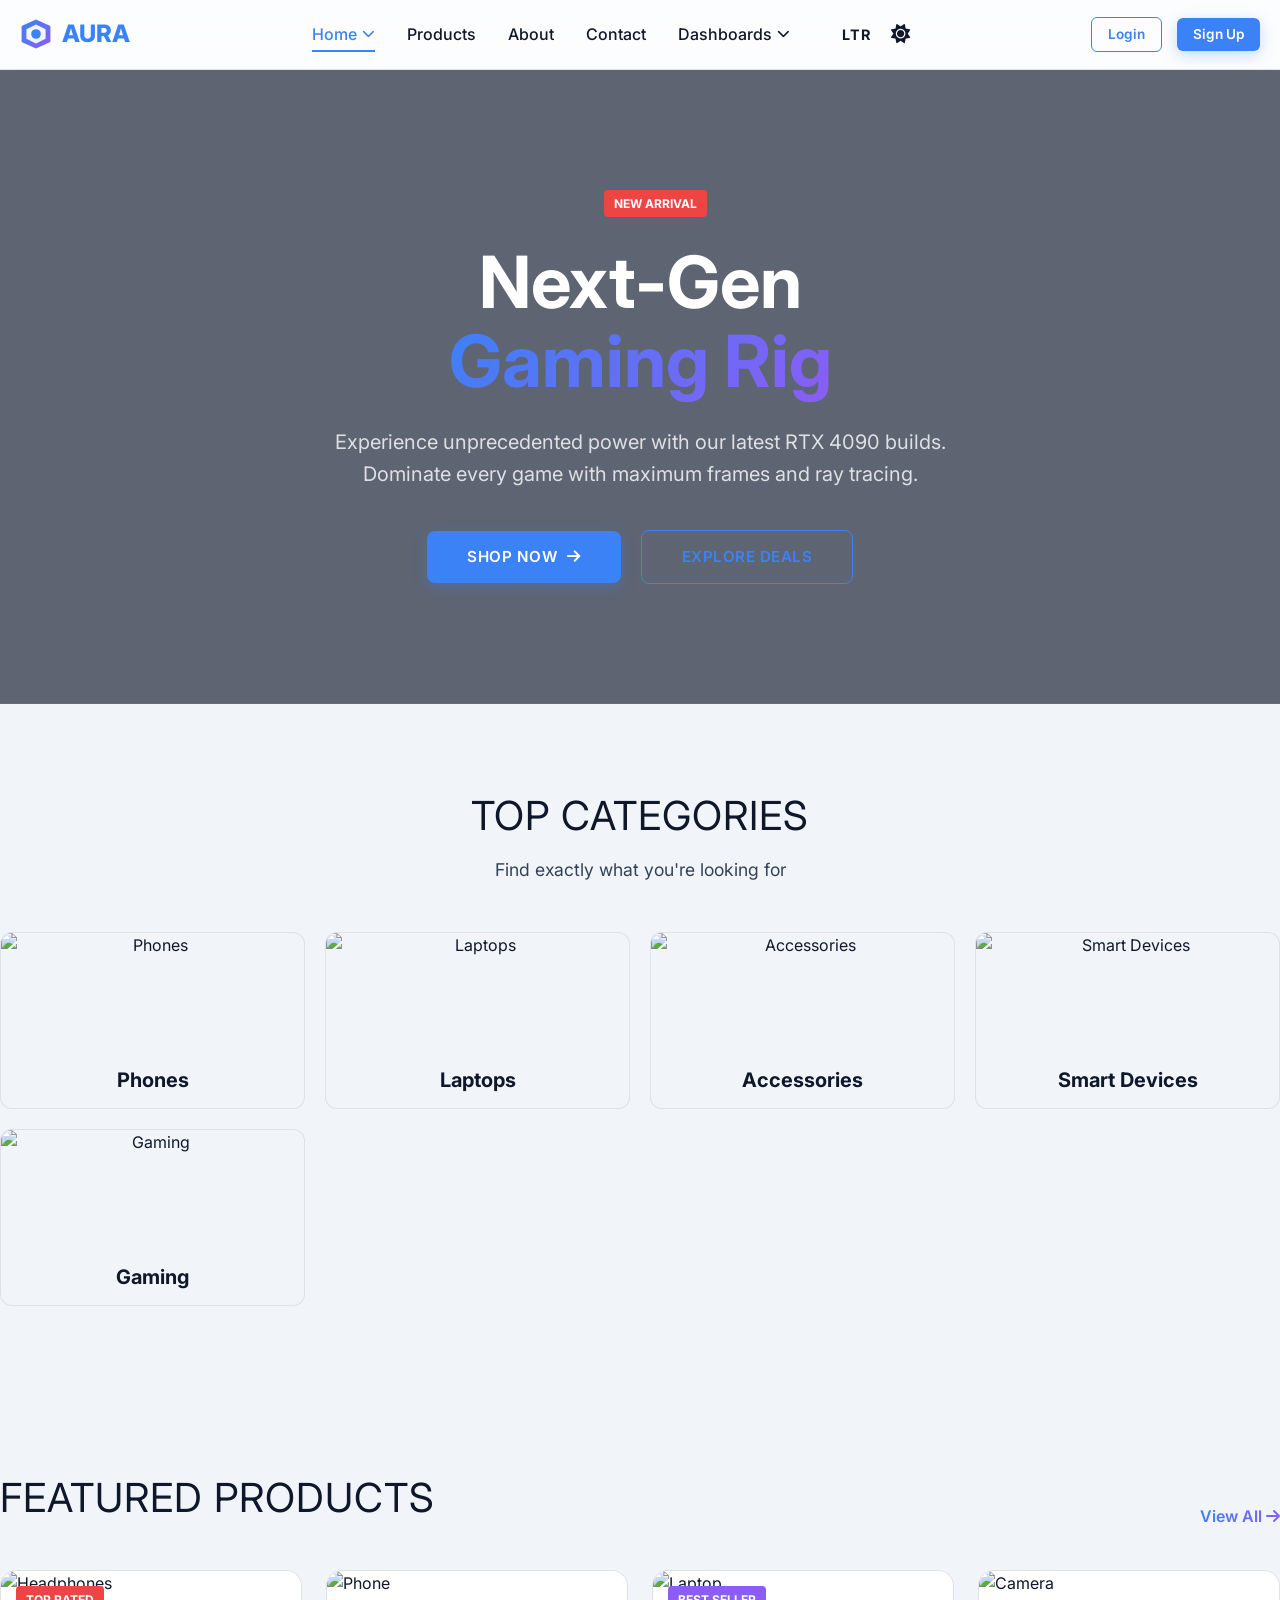
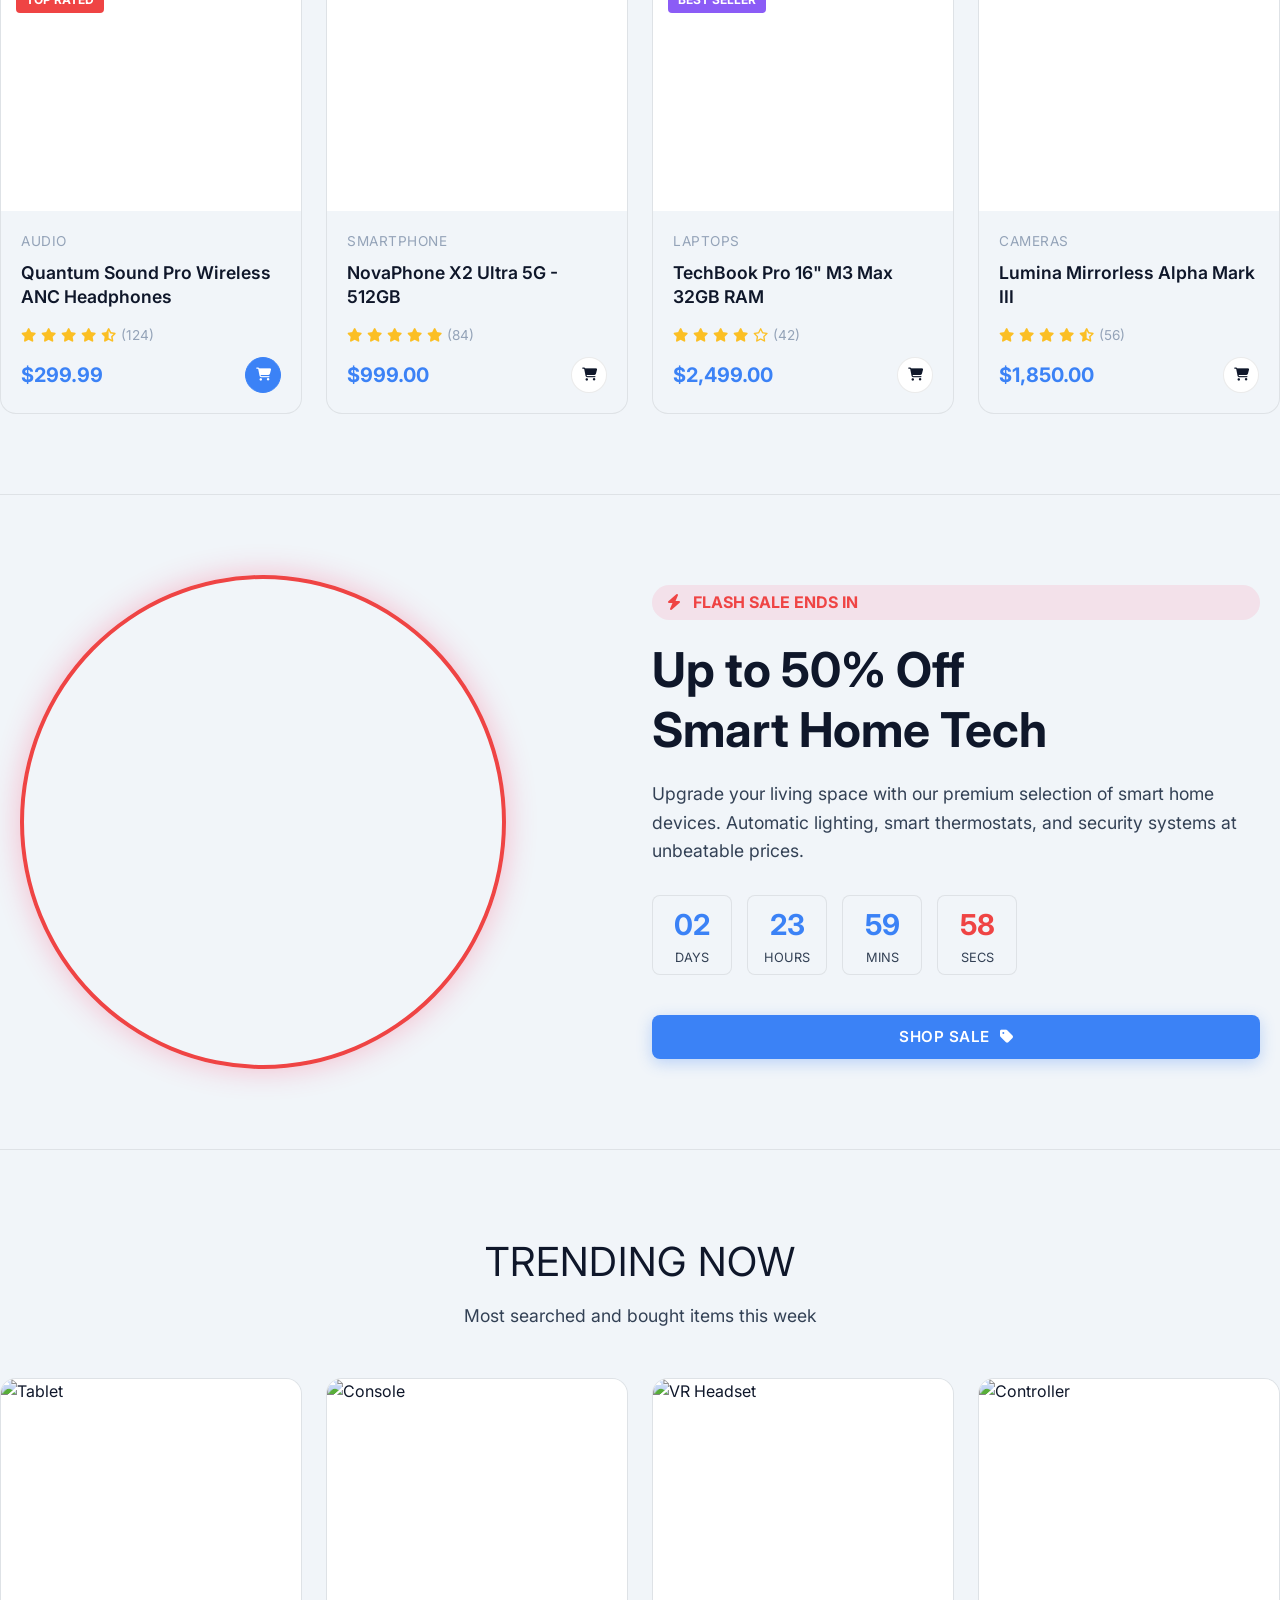
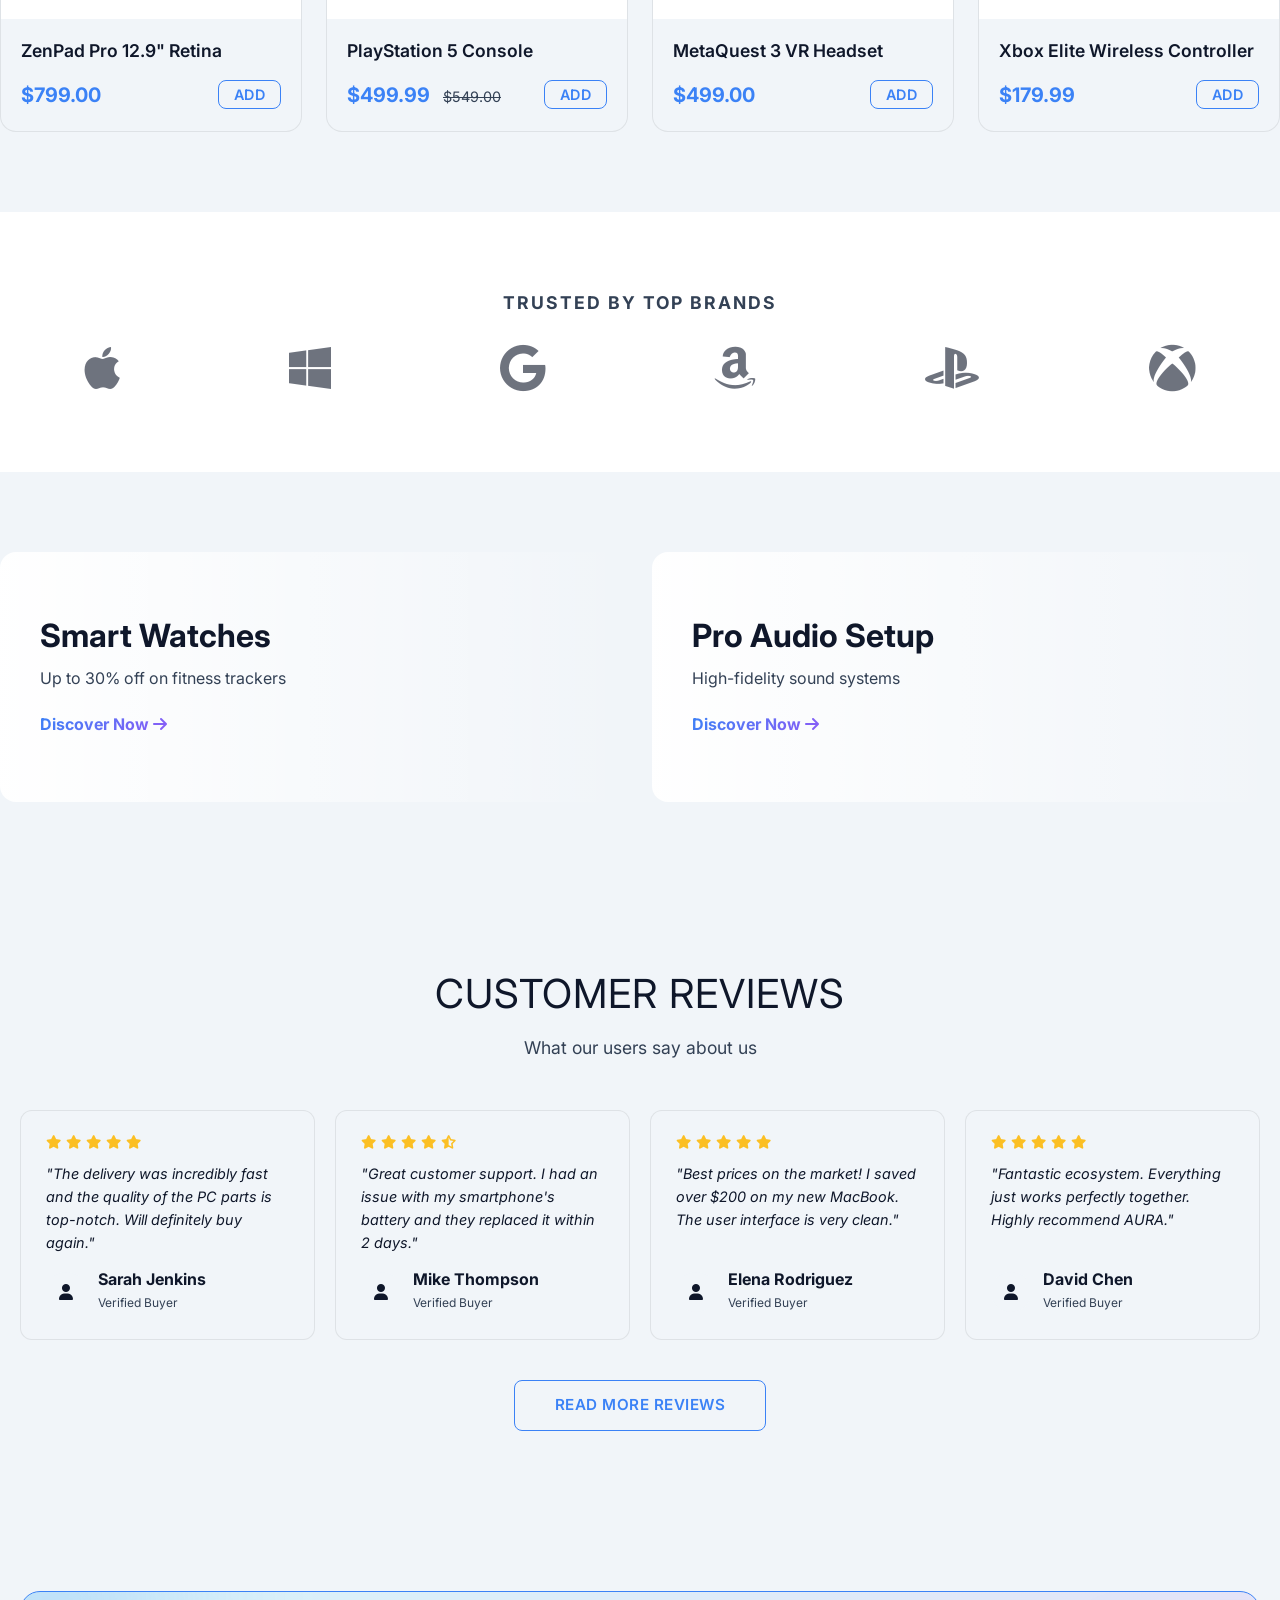
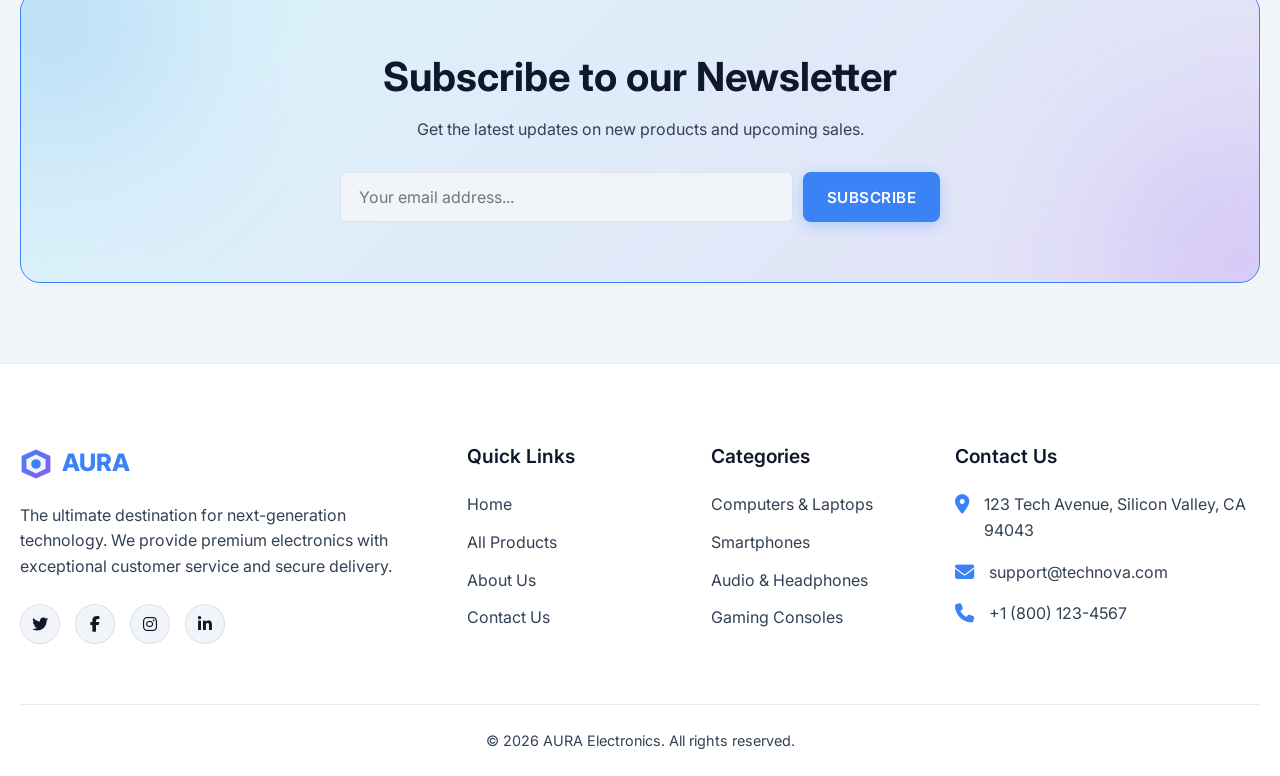
==== commit c9324935: "Update Electronics E-commerce project files" ====
--- a/index.html
+++ b/index.html
@@ -69,19 +69,18 @@
                         <a href="login.html" class="btn btn-outline btn-nav" style="width: 100%;">Login</a>
                         <a href="signup.html" class="btn btn-primary btn-nav" style="width: 100%;">Sign Up</a>
                     </div>
+
+                    <div class="nav-toggles">
+                        <button id="rtl-btn" class="nav-icon" title="Toggle RTL/LTR">
+                            <span id="rtl-label" style="font-size: 0.9rem; font-weight: 700; letter-spacing: 1px;">LTR</span>
+                        </button>
+                        <button id="theme-toggle" class="nav-icon" title="Toggle Dark/Light Mode">
+                            <i class="fa-solid fa-moon"></i>
+                        </button>
+                    </div>
                 </nav>
 
                 <div class="nav-icons">
-                    <button id="rtl-btn" class="nav-icon"
-                        style="background: none; border: none; cursor: pointer; color: var(--text-main);"
-                        title="Toggle RTL/LTR">
-                        <i class="fa-solid fa-globe"></i>
-                    </button>
-                    <button id="theme-toggle" class="nav-icon" title="Toggle Dark/Light Mode">
-        <i class="fa-solid fa-moon"></i>
-    </button>
-    </button>
-
                     <div class="hide-mobile" style="display: flex; gap: 15px; align-items: center;">
                         <a href="login.html" class="btn btn-outline btn-nav">Login</a>
                         <a href="signup.html" class="btn btn-primary btn-nav">Sign Up</a>
@@ -310,7 +309,7 @@
                     <div class="flash-sale-content">
                         <div
                             style="display: inline-block; background: rgba(255, 51, 102, 0.1); color: var(--sale-red); padding: 5px 15px; border-radius: 20px; font-weight: 700; margin-bottom: 20px;">
-                            ⚡ FLASH SALE ENDS IN</div>
+                            <i class="fa-solid fa-bolt" style="margin-right: 8px;"></i> FLASH SALE ENDS IN</div>
                         <h2 style="font-size: 3rem; margin-bottom: 20px;">Up to 50% Off<br>Smart Home Tech</h2>
                         <p class="text-muted" style="margin-bottom: 30px; font-size: 1.1rem;">Upgrade your living space
                             with our premium selection of smart home devices. Automatic lighting, smart thermostats, and
--- a/css/style.css
+++ b/css/style.css
@@ -413,6 +413,23 @@
   display: flex;
   gap: 15px; /* Slightly tighter gap for buttons */
   align-items: center;
+}
+
+.nav-toggles {
+  display: flex;
+  align-items: center;
+  gap: 20px;
+  margin-left: 20px;
+}
+
+@media (max-width: 768px) {
+  .nav-toggles {
+    width: 100%;
+    margin-top: 15px;
+    padding-top: 15px;
+    border-top: 1px solid var(--border-subtle);
+    margin-left: 0;
+  }
 }
 
 .hide-mobile {
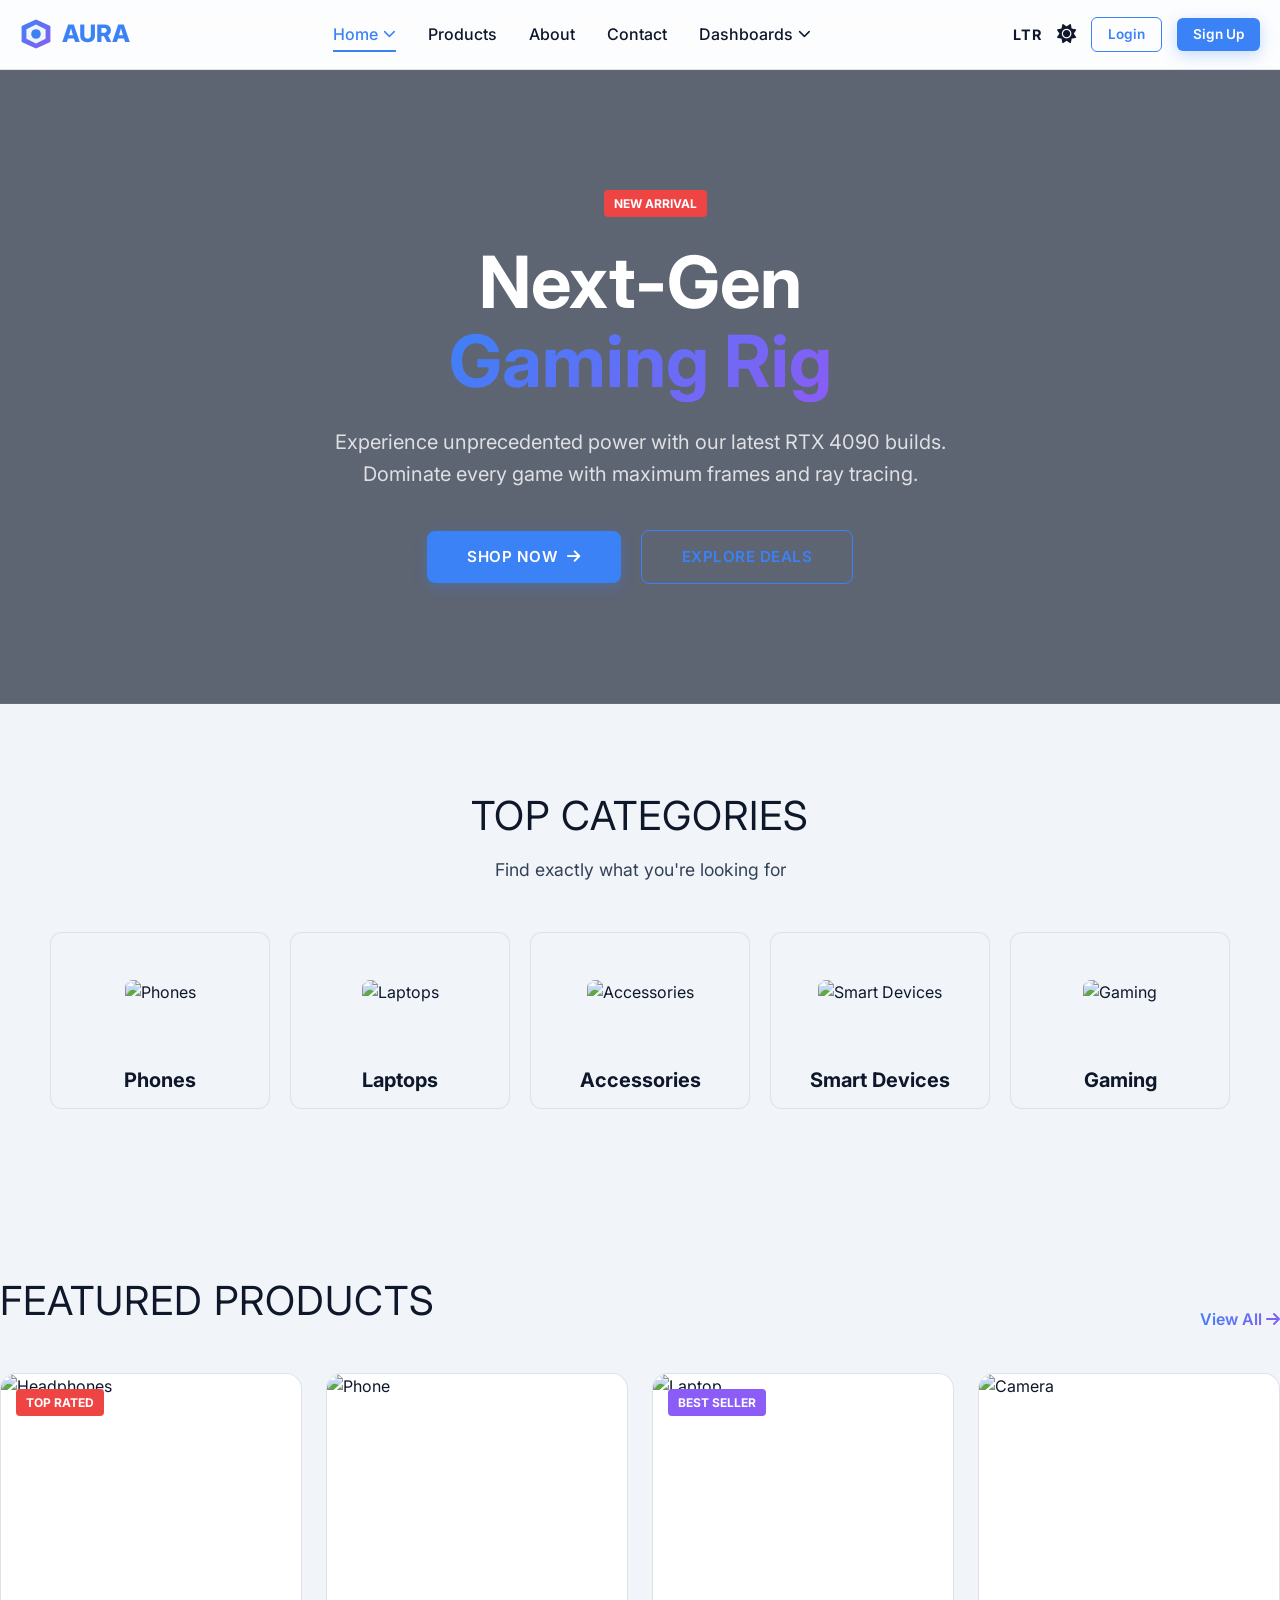
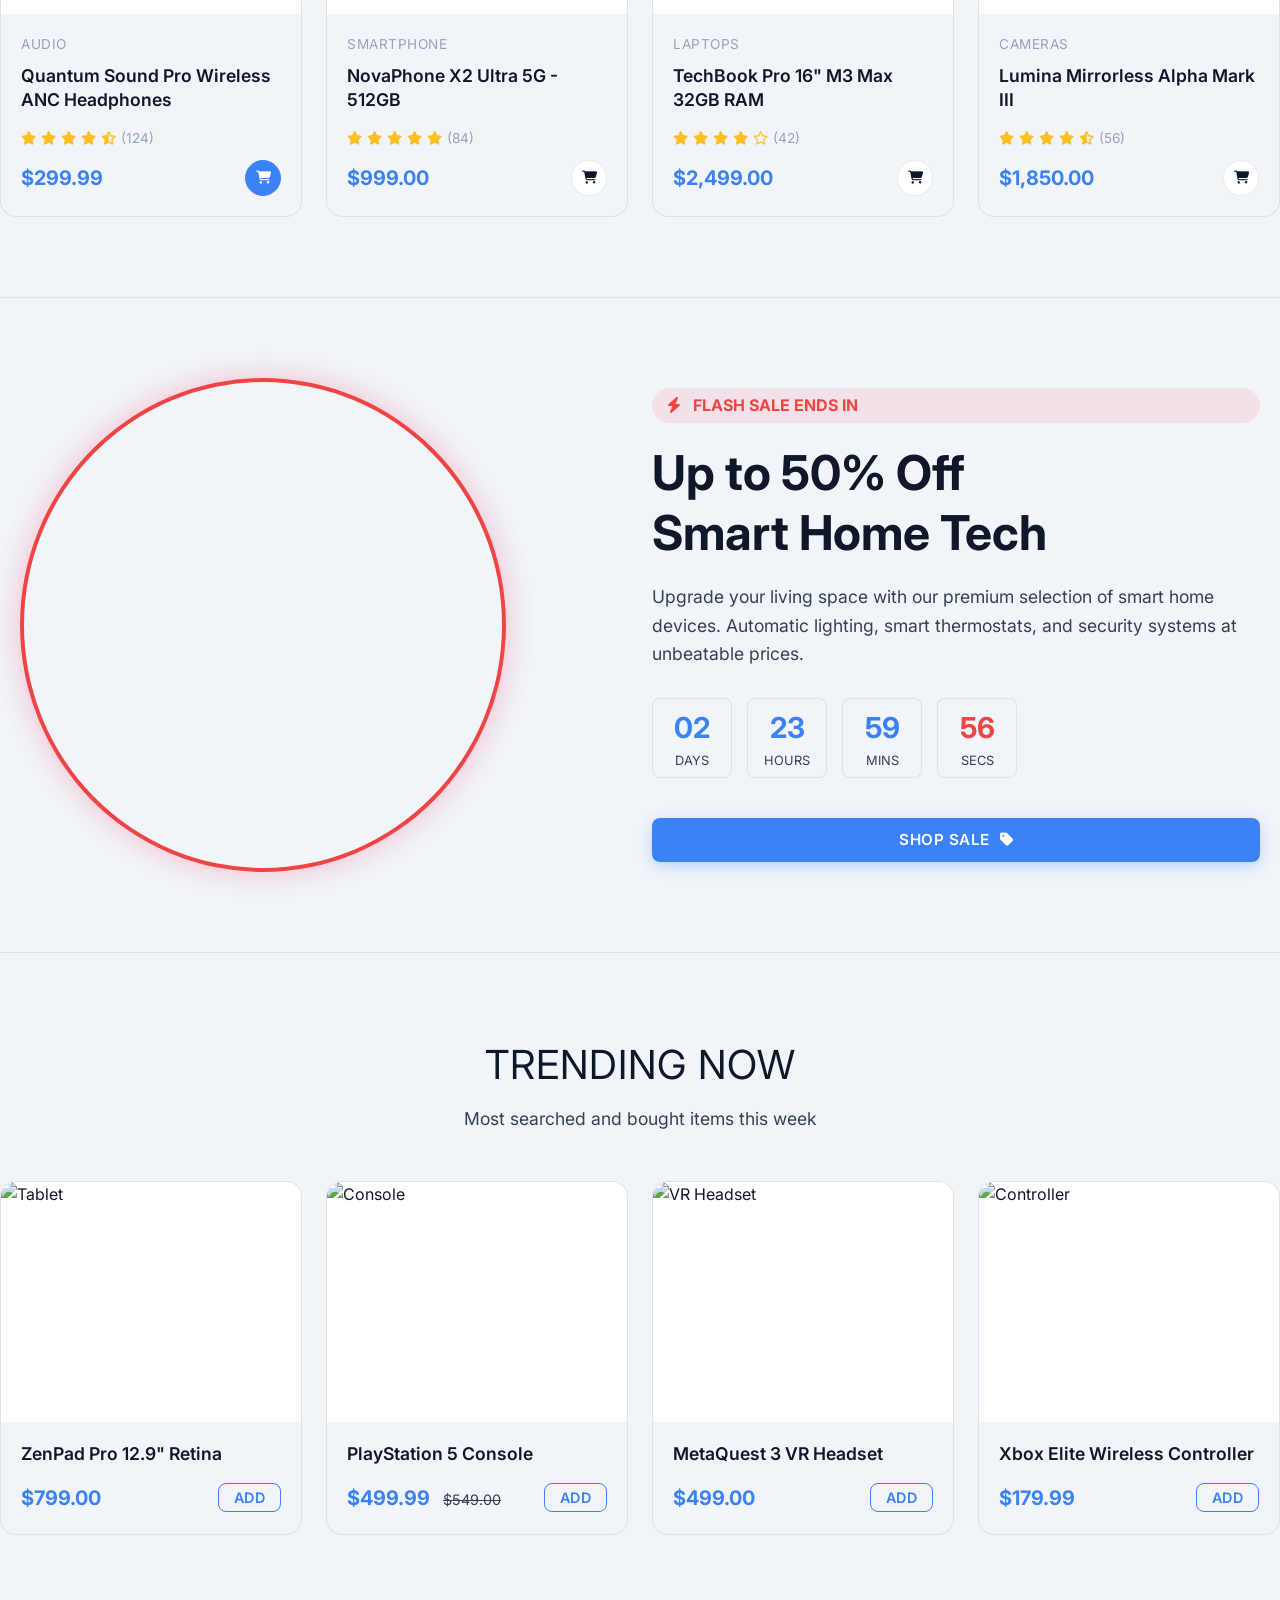
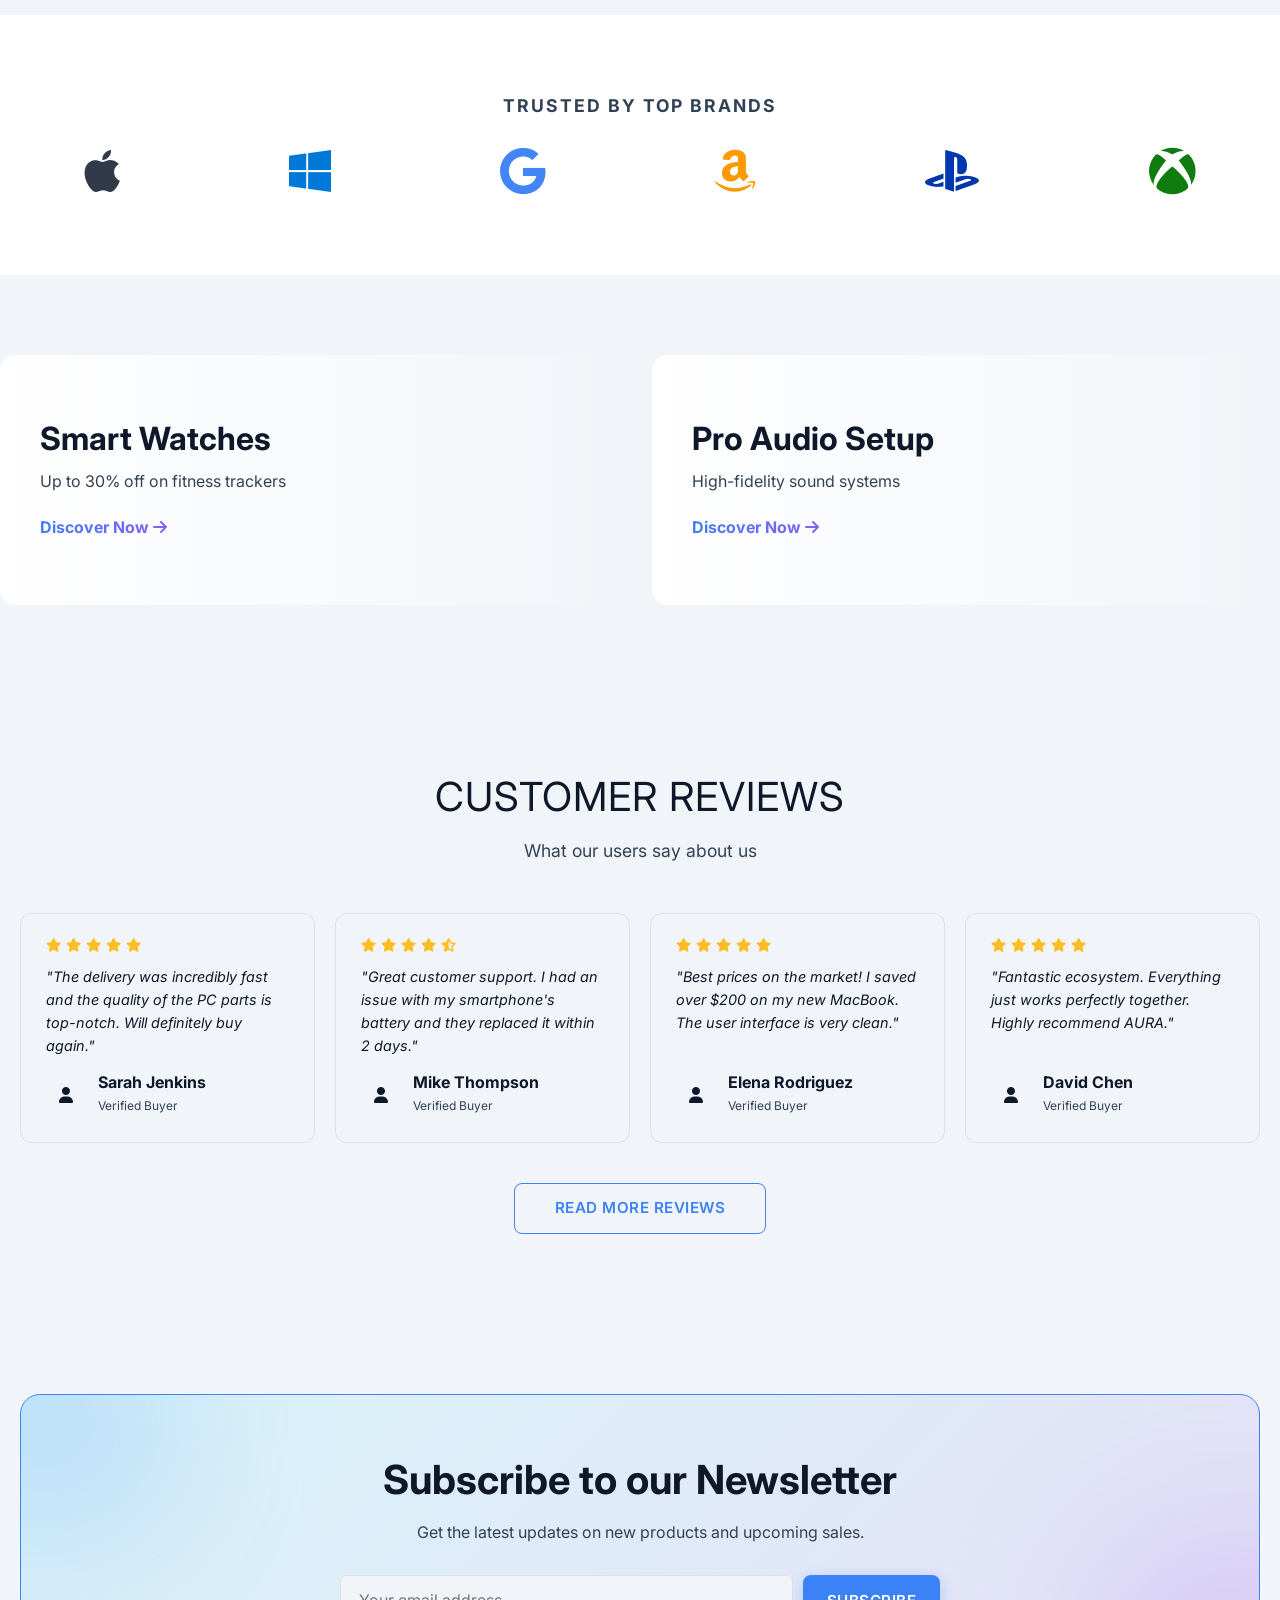
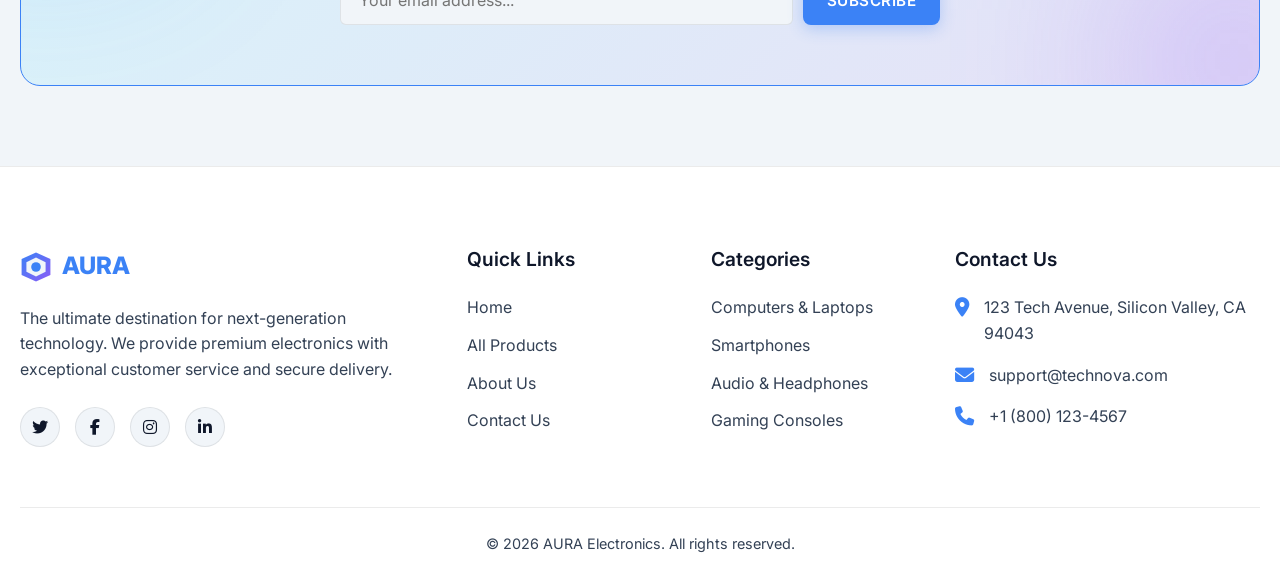
==== commit da813811: "Save workspace changes" ====
--- a/index.html
+++ b/index.html
@@ -69,7 +69,9 @@
                         <a href="login.html" class="btn btn-outline btn-nav" style="width: 100%;">Login</a>
                         <a href="signup.html" class="btn btn-primary btn-nav" style="width: 100%;">Sign Up</a>
                     </div>
-
+                </nav>
+
+                <div class="nav-icons">
                     <div class="nav-toggles">
                         <button id="rtl-btn" class="nav-icon" title="Toggle RTL/LTR">
                             <span id="rtl-label" style="font-size: 0.9rem; font-weight: 700; letter-spacing: 1px;">LTR</span>
@@ -78,9 +80,6 @@
                             <i class="fa-solid fa-moon"></i>
                         </button>
                     </div>
-                </nav>
-
-                <div class="nav-icons">
                     <div class="hide-mobile" style="display: flex; gap: 15px; align-items: center;">
                         <a href="login.html" class="btn btn-outline btn-nav">Login</a>
                         <a href="signup.html" class="btn btn-primary btn-nav">Sign Up</a>
@@ -125,41 +124,46 @@
                 <div class="section-title text-center">Top Categories</div>
                 <div class="section-subtitle text-center">Find exactly what you're looking for</div>
 
-                <div class="grid grid-4" style="gap: 20px;">
+                <div style="display: flex; justify-content: center; flex-wrap: wrap; gap: 20px;">
                     <!-- Category Item -->
-                    <a href="products.html"
-                        style="background: var(--bg-surface-elevated); border-radius: 12px; text-align: center; border: 1px solid var(--border-subtle); transition: var(--transition-fast); overflow: hidden; display: flex; flex-direction: column;">
-                        <div style="height: 120px; overflow: hidden;"><img
-                                src="https://images.unsplash.com/photo-1511707171634-5f897ff02aa9?q=80&w=500&auto=format&fit=crop"
-                                alt="Phones" style="width: 100%; height: 100%; object-fit: cover;"></div>
+                    <a href="products.html" class="category-card-home"
+                        style="flex: 1 1 200px; max-width: 220px; background: var(--bg-surface-elevated); border-radius: 12px; text-align: center; border: 1px solid var(--border-subtle); overflow: hidden; display: flex; flex-direction: column;">
+                        <div style="height: 120px; display: flex; align-items: center; justify-content: center; overflow: hidden; padding: 10px;">
+                            <img src="https://images.unsplash.com/photo-1511707171634-5f897ff02aa9?q=80&w=500&auto=format&fit=crop"
+                                alt="Phones" style="max-width: 100%; max-height: 100%; object-fit: contain; border-radius: 8px;">
+                        </div>
                         <h4 style="margin: 0; padding: 15px;">Phones</h4>
                     </a>
-                    <a href="products.html"
-                        style="background: var(--bg-surface-elevated); border-radius: 12px; text-align: center; border: 1px solid var(--border-subtle); transition: var(--transition-fast); overflow: hidden; display: flex; flex-direction: column;">
-                        <div style="height: 120px; overflow: hidden;"><img
-                                src="https://images.unsplash.com/photo-1496181133206-80ce9b88a853?q=80&w=500&auto=format&fit=crop"
-                                alt="Laptops" style="width: 100%; height: 100%; object-fit: cover;"></div>
+                    <a href="products.html" class="category-card-home"
+                        style="flex: 1 1 200px; max-width: 220px; background: var(--bg-surface-elevated); border-radius: 12px; text-align: center; border: 1px solid var(--border-subtle); overflow: hidden; display: flex; flex-direction: column;">
+                        <div style="height: 120px; display: flex; align-items: center; justify-content: center; overflow: hidden; padding: 10px;">
+                            <img src="https://images.unsplash.com/photo-1496181133206-80ce9b88a853?q=80&w=500&auto=format&fit=crop"
+                                alt="Laptops" style="max-width: 100%; max-height: 100%; object-fit: contain; border-radius: 8px;">
+                        </div>
                         <h4 style="margin: 0; padding: 15px;">Laptops</h4>
                     </a>
-                    <a href="products.html"
-                        style="background: var(--bg-surface-elevated); border-radius: 12px; text-align: center; border: 1px solid var(--border-subtle); transition: var(--transition-fast); overflow: hidden; display: flex; flex-direction: column;">
-                        <div style="height: 120px; overflow: hidden;"><img
-                                src="https://images.unsplash.com/photo-1505740420928-5e560c06d30e?q=80&w=500&auto=format&fit=crop"
-                                alt="Accessories" style="width: 100%; height: 100%; object-fit: cover;"></div>
+                    <a href="products.html" class="category-card-home"
+                        style="flex: 1 1 200px; max-width: 220px; background: var(--bg-surface-elevated); border-radius: 12px; text-align: center; border: 1px solid var(--border-subtle); overflow: hidden; display: flex; flex-direction: column;">
+                        <div style="height: 120px; display: flex; align-items: center; justify-content: center; overflow: hidden; padding: 10px;">
+                            <img src="https://images.unsplash.com/photo-1505740420928-5e560c06d30e?q=80&w=500&auto=format&fit=crop"
+                                alt="Accessories" style="max-width: 100%; max-height: 100%; object-fit: contain; border-radius: 8px;">
+                        </div>
                         <h4 style="margin: 0; padding: 15px;">Accessories</h4>
                     </a>
-                    <a href="products.html"
-                        style="background: var(--bg-surface-elevated); border-radius: 12px; text-align: center; border: 1px solid var(--border-subtle); transition: var(--transition-fast); overflow: hidden; display: flex; flex-direction: column;">
-                        <div style="height: 120px; overflow: hidden;"><img
-                                src="https://images.unsplash.com/photo-1546868871-7041f2a55e12?q=80&w=500&auto=format&fit=crop"
-                                alt="Smart Devices" style="width: 100%; height: 100%; object-fit: cover;"></div>
+                    <a href="products.html" class="category-card-home"
+                        style="flex: 1 1 200px; max-width: 220px; background: var(--bg-surface-elevated); border-radius: 12px; text-align: center; border: 1px solid var(--border-subtle); overflow: hidden; display: flex; flex-direction: column;">
+                        <div style="height: 120px; display: flex; align-items: center; justify-content: center; overflow: hidden; padding: 10px;">
+                            <img src="https://images.unsplash.com/photo-1546868871-7041f2a55e12?q=80&w=500&auto=format&fit=crop"
+                                alt="Smart Devices" style="max-width: 100%; max-height: 100%; object-fit: contain; border-radius: 8px;">
+                        </div>
                         <h4 style="margin: 0; padding: 15px;">Smart Devices</h4>
                     </a>
-                    <a href="products.html"
-                        style="background: var(--bg-surface-elevated); border-radius: 12px; text-align: center; border: 1px solid var(--border-subtle); transition: var(--transition-fast); overflow: hidden; display: flex; flex-direction: column;">
-                        <div style="height: 120px; overflow: hidden;"><img
-                                src="https://images.unsplash.com/photo-1486401899868-0e435ed85128?q=80&w=500&auto=format&fit=crop"
-                                alt="Gaming" style="width: 100%; height: 100%; object-fit: cover;"></div>
+                    <a href="products.html" class="category-card-home"
+                        style="flex: 1 1 200px; max-width: 220px; background: var(--bg-surface-elevated); border-radius: 12px; text-align: center; border: 1px solid var(--border-subtle); overflow: hidden; display: flex; flex-direction: column;">
+                        <div style="height: 120px; display: flex; align-items: center; justify-content: center; overflow: hidden; padding: 10px;">
+                            <img src="https://images.unsplash.com/photo-1486401899868-0e435ed85128?q=80&w=500&auto=format&fit=crop"
+                                alt="Gaming" style="max-width: 100%; max-height: 100%; object-fit: contain; border-radius: 8px;">
+                        </div>
                         <h4 style="margin: 0; padding: 15px;">Gaming</h4>
                     </a>
                 </div>
@@ -434,14 +438,13 @@
                     <h5 class="text-center text-muted"
                         style="margin-bottom: 30px; text-transform: uppercase; letter-spacing: 2px;">Trusted by top
                         brands</h5>
-                    <div
-                        style="display: flex; justify-content: space-around; flex-wrap: wrap; gap: 40px; align-items: center; opacity: 0.6;">
-                        <i class="fa-brands fa-apple" style="font-size: 3rem;"></i>
-                        <i class="fa-brands fa-windows" style="font-size: 3rem;"></i>
-                        <i class="fa-brands fa-google" style="font-size: 3rem;"></i>
-                        <i class="fa-brands fa-amazon" style="font-size: 3rem;"></i>
-                        <i class="fa-brands fa-playstation" style="font-size: 3rem;"></i>
-                        <i class="fa-brands fa-xbox" style="font-size: 3rem;"></i>
+                    <div class="brand-partners-container">
+                        <i class="fa-brands fa-apple brand-partner-icon apple"></i>
+                        <i class="fa-brands fa-windows brand-partner-icon windows"></i>
+                        <i class="fa-brands fa-google brand-partner-icon google"></i>
+                        <i class="fa-brands fa-amazon brand-partner-icon amazon"></i>
+                        <i class="fa-brands fa-playstation brand-partner-icon playstation"></i>
+                        <i class="fa-brands fa-xbox brand-partner-icon xbox"></i>
                     </div>
                 </div>
             </section>
@@ -450,7 +453,7 @@
             <section class="section-padding container">
                 <div class="grid grid-2">
                     <div
-                        style="position: relative; border-radius: 16px; overflow: hidden; background: url('https://images.unsplash.com/photo-1434493789847-2f02b0c95ce5?q=80&w=800&auto=format&fit=crop') center/cover; padding: 40px; display: flex; flex-direction: column; justify-content: center; min-height: 250px;">
+                        style="position: relative; border-radius: 16px; overflow: hidden; background: url('https://images.unsplash.com/photo-1508685096489-7aacd43bd3b1?q=80&w=800&auto=format&fit=crop') center/cover; padding: 40px; display: flex; flex-direction: column; justify-content: center; min-height: 250px;">
                         <div
                             style="position: absolute; inset: 0; background: linear-gradient(to right, var(--nav-bg-solid), transparent); z-index: 1;">
                         </div>
--- a/css/style.css
+++ b/css/style.css
@@ -314,27 +314,6 @@
   transform: translateY(-2px);
 }
 
-.btn-google {
-  background: #fff;
-  color: #1f2937;
-  border: none;
-}
-
-.btn-google:hover {
-  background: #f8fafc;
-  box-shadow: 0 4px 12px rgba(0, 0, 0, 0.1);
-}
-
-.btn-apple {
-  background: #000;
-  color: #fff;
-  border: 1px solid rgba(255, 255, 255, 0.1);
-}
-
-.btn-apple:hover {
-  background: #111;
-  border-color: rgba(255, 255, 255, 0.2);
-}
 
 /* ==========================================================================
    Components: Header / Navbar
@@ -418,18 +397,7 @@
 .nav-toggles {
   display: flex;
   align-items: center;
-  gap: 20px;
-  margin-left: 20px;
-}
-
-@media (max-width: 768px) {
-  .nav-toggles {
-    width: 100%;
-    margin-top: 15px;
-    padding-top: 15px;
-    border-top: 1px solid var(--border-subtle);
-    margin-left: 0;
-  }
+  gap: 15px;
 }
 
 .hide-mobile {
@@ -935,6 +903,32 @@
 
   .footer-top {
     grid-template-columns: 1fr 1fr;
+  }
+
+  /* Navigation Spacing Refinements to prevent alignment/squishing issues at 1024px */
+  .navbar .container {
+    padding-left: 20px !important;
+    padding-right: 20px !important;
+  }
+
+  .nav-links {
+    gap: 16px !important;
+  }
+
+  .nav-links a {
+    font-size: 0.95rem !important;
+  }
+
+  .nav-icons {
+    gap: 12px !important;
+  }
+
+  .nav-toggles {
+    gap: 10px !important;
+  }
+
+  .hide-mobile {
+    gap: 8px !important;
   }
 }
 
@@ -1024,6 +1018,25 @@
     left: 0;
   }
 
+  .sidebar-backdrop {
+    position: fixed;
+    top: 0;
+    left: 0;
+    width: 100vw;
+    height: 100vh;
+    background: rgba(0, 0, 0, 0.5);
+    backdrop-filter: blur(4px);
+    z-index: 999;
+    opacity: 0;
+    visibility: hidden;
+    transition: all var(--transition-normal);
+  }
+
+  .sidebar-backdrop.active {
+    opacity: 1;
+    visibility: visible;
+  }
+
   .dashboard-content {
     flex: 1;
   }
@@ -1354,6 +1367,16 @@
 .dropbtn {
   display: flex !important;
   align-items: center;
+}
+
+.dropbtn i {
+  margin-left: 5px !important;
+  margin-right: 0 !important;
+}
+
+html[dir="rtl"] .dropbtn i {
+  margin-left: 0 !important;
+  margin-right: 5px !important;
 }
 
 .dropdown-content {
@@ -1911,4 +1934,53 @@
   font-size: 1.1rem;
   color: var(--text-main);
   box-shadow: inset 0 2px 5px rgba(0, 0, 0, 0.3);
+}
+
+/* Brand Partners Styling */
+.brand-partners-container {
+  display: flex;
+  justify-content: space-around;
+  flex-wrap: wrap;
+  gap: 40px;
+  align-items: center;
+}
+
+.brand-partner-icon {
+  font-size: 3rem;
+  transition: transform var(--transition-fast), filter var(--transition-fast);
+}
+
+.brand-partner-icon:hover {
+  transform: scale(1.15);
+}
+
+.brand-partner-icon.apple {
+  color: var(--text-main);
+  opacity: 0.85;
+}
+.brand-partner-icon.windows {
+  color: #0078D7;
+}
+.brand-partner-icon.google {
+  color: #4285F4;
+}
+.brand-partner-icon.amazon {
+  color: #FF9900;
+}
+.brand-partner-icon.playstation {
+  color: #0037AE;
+}
+.brand-partner-icon.xbox {
+  color: #107C10;
+}
+
+/* Category Card Styling (Center Aligned Section) */
+.category-card-home {
+  transition: transform var(--transition-fast), border-color var(--transition-fast), box-shadow var(--transition-fast) !important;
+}
+
+.category-card-home:hover {
+  transform: translateY(-5px);
+  border-color: var(--primary-blue) !important;
+  box-shadow: var(--shadow-card) !important;
 }
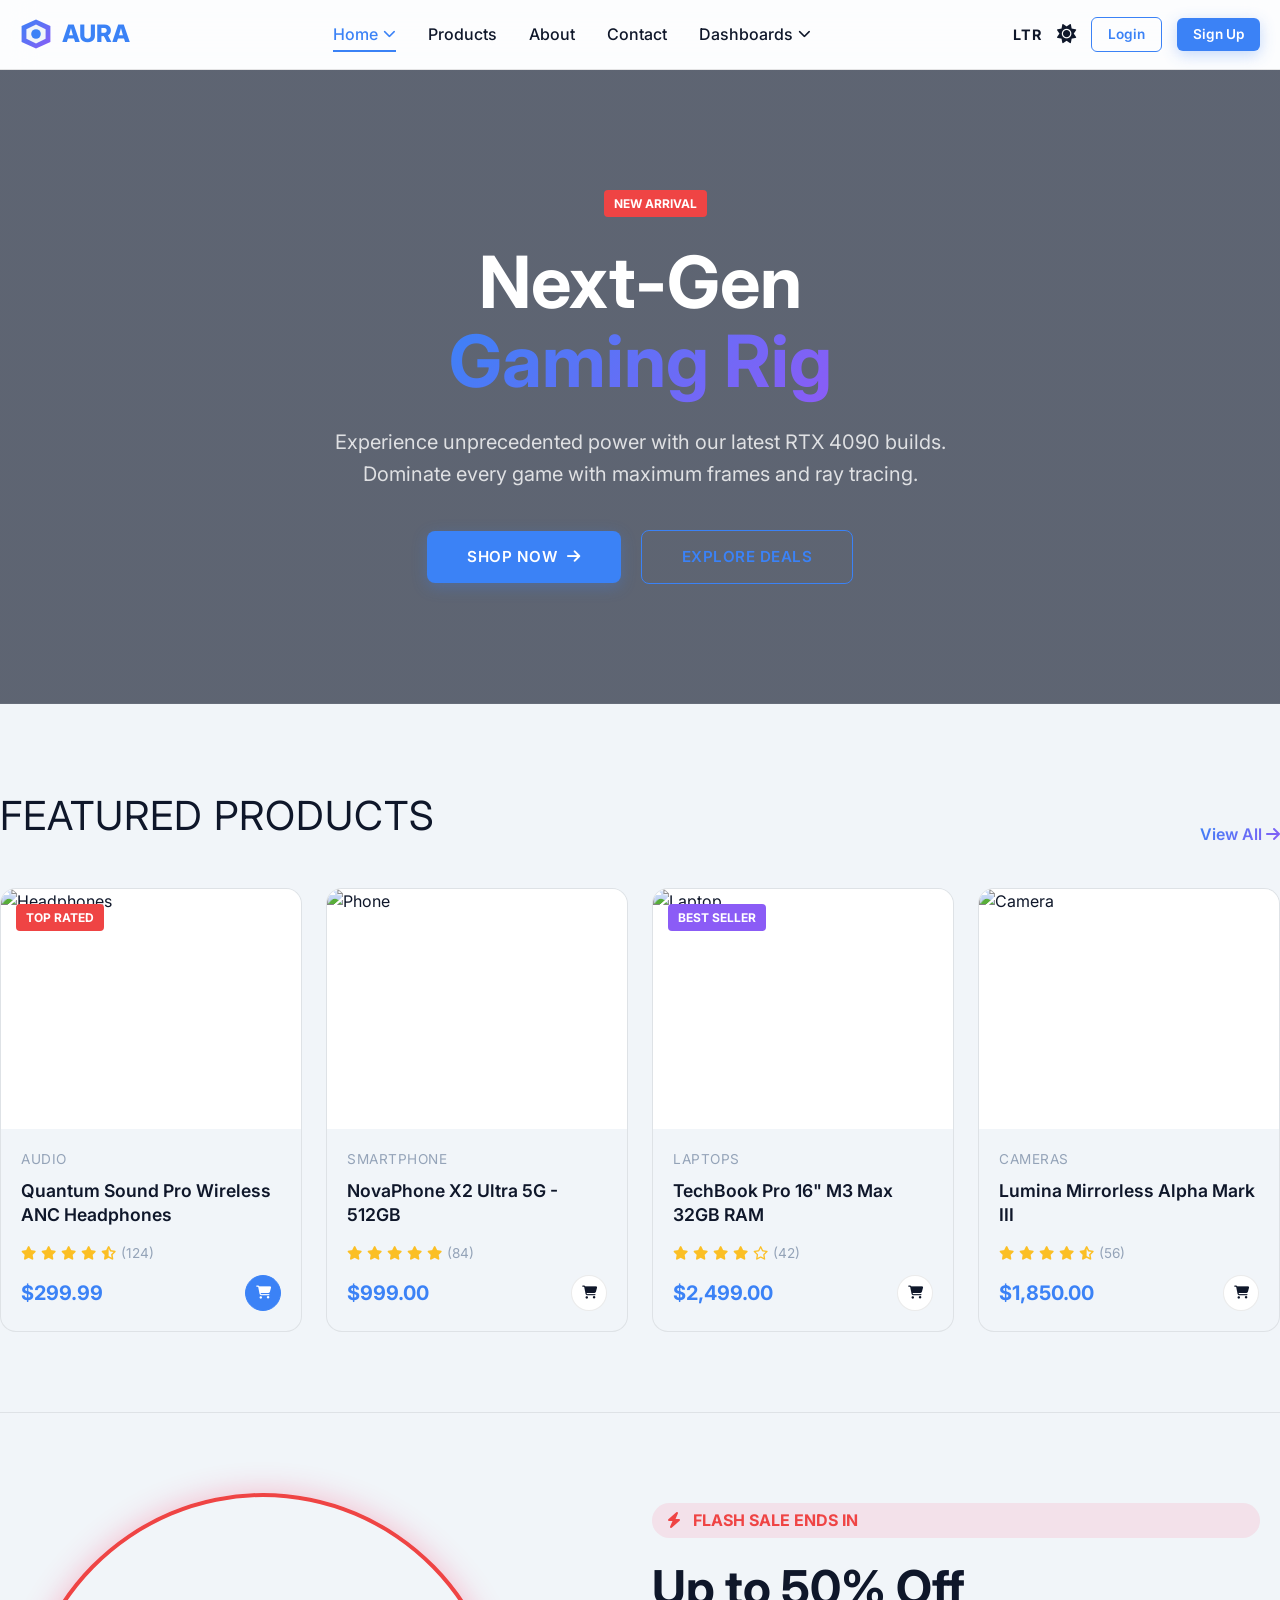
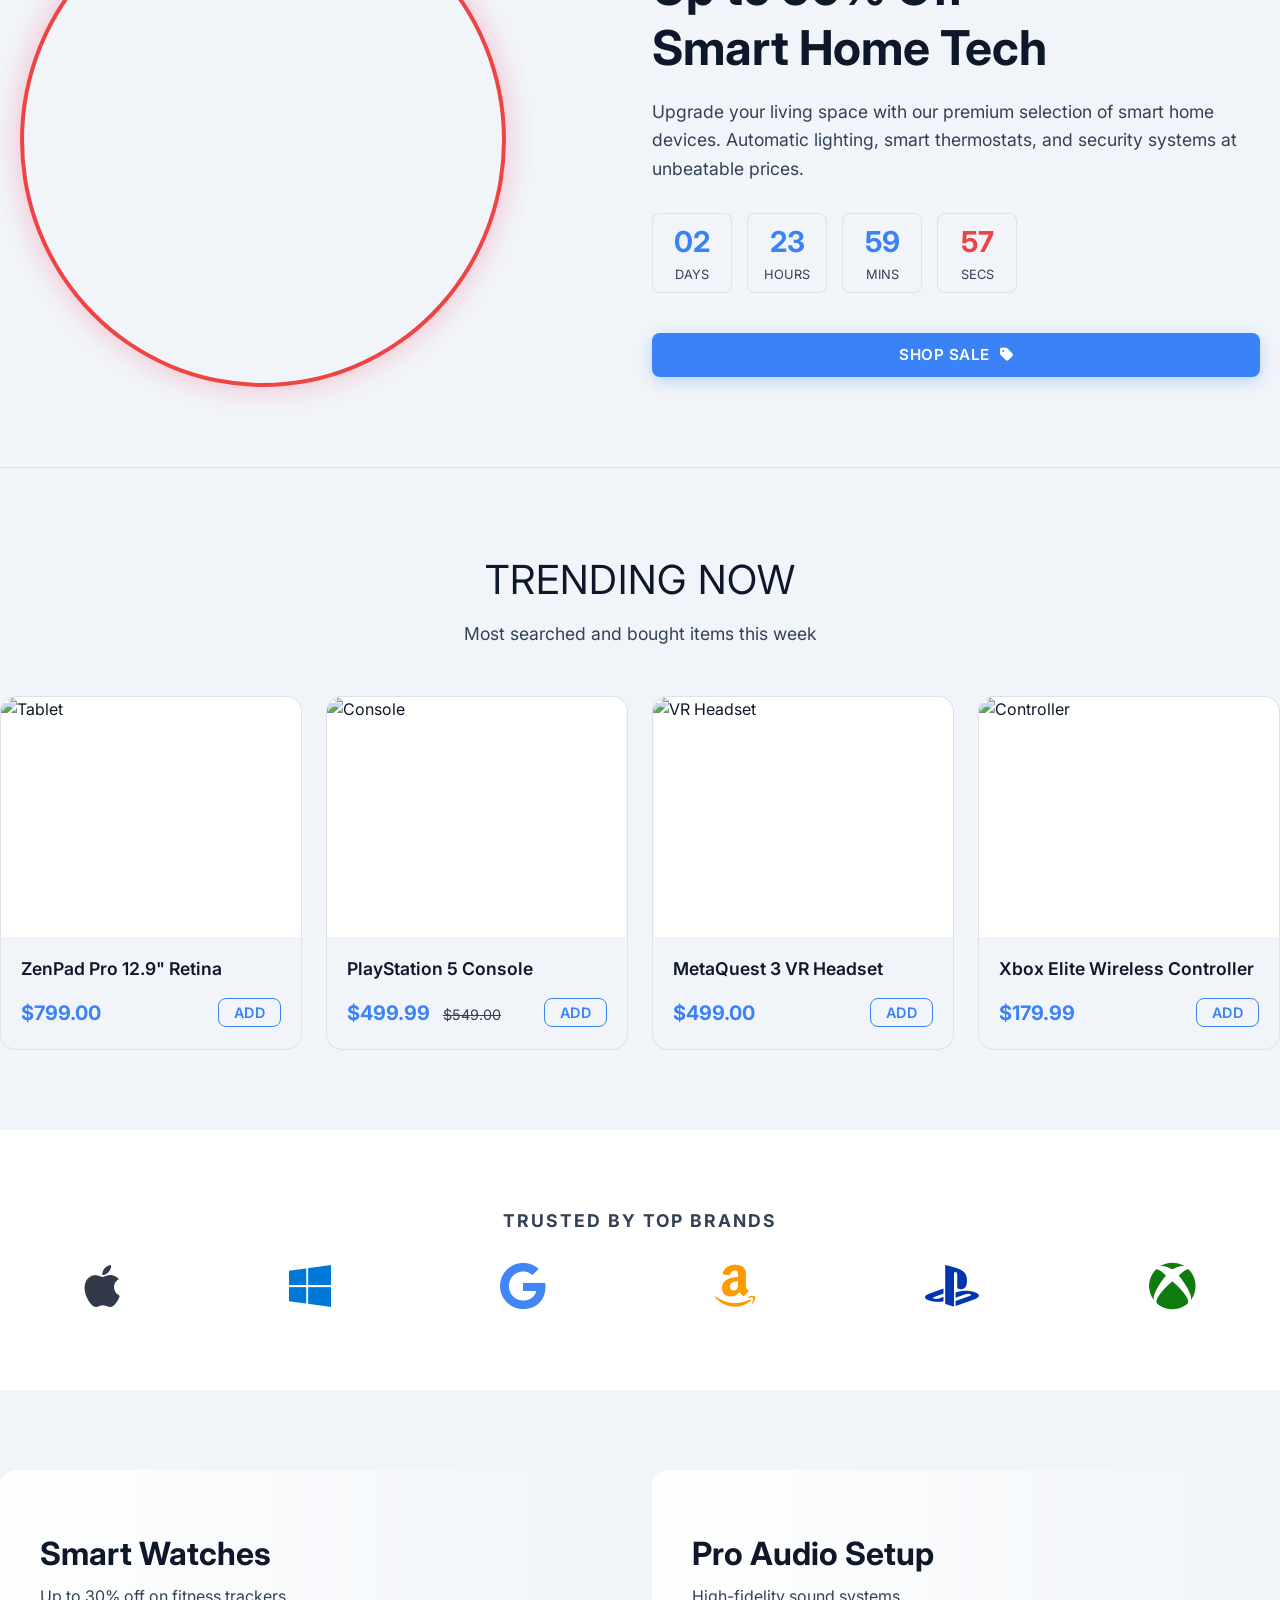
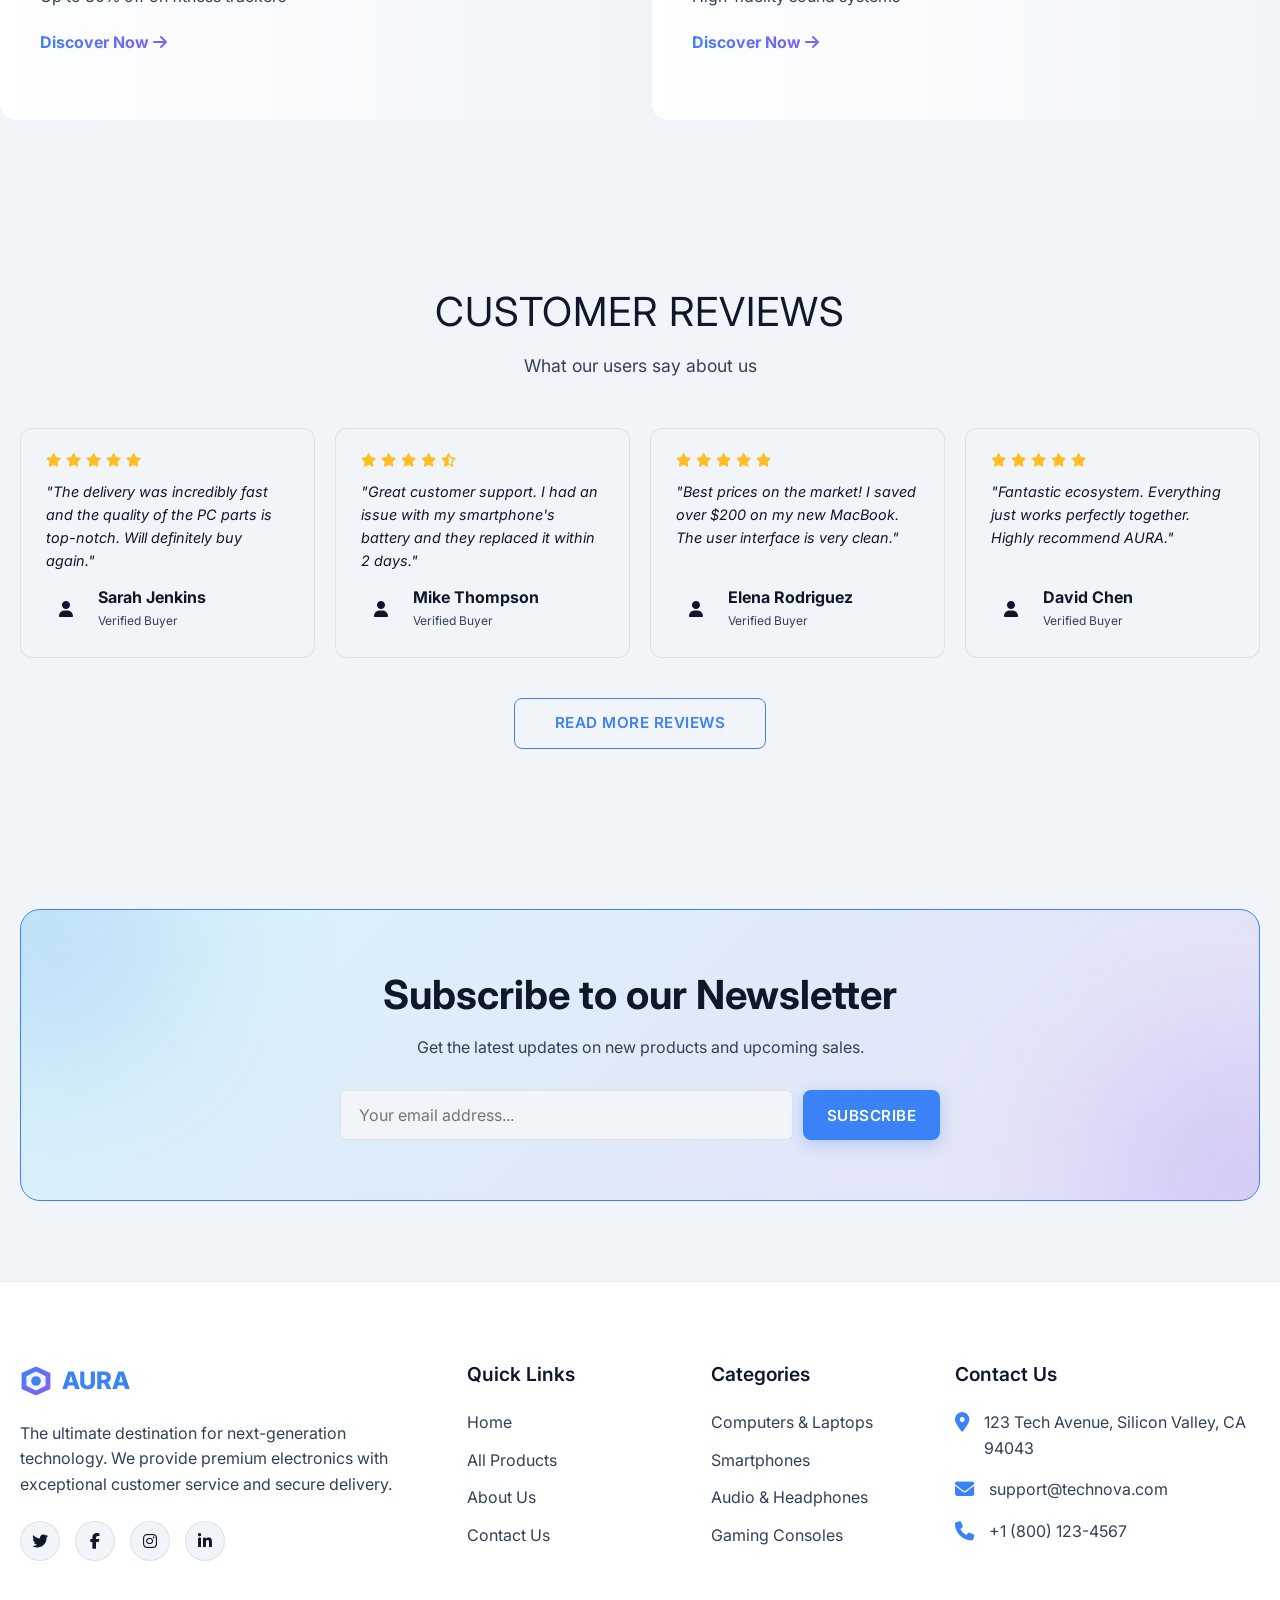
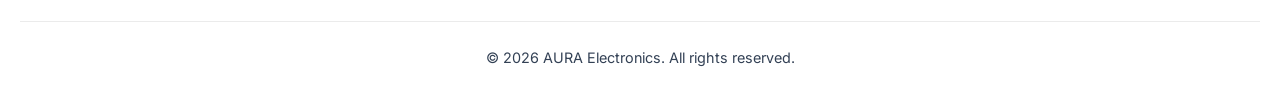
==== commit c0a4a5f0: "Update styles and homepage files" ====
--- a/index.html
+++ b/index.html
@@ -119,55 +119,7 @@
                 </div>
             </section>
 
-            <!-- Product Categories -->
-            <section class="section-padding container">
-                <div class="section-title text-center">Top Categories</div>
-                <div class="section-subtitle text-center">Find exactly what you're looking for</div>
-
-                <div style="display: flex; justify-content: center; flex-wrap: wrap; gap: 20px;">
-                    <!-- Category Item -->
-                    <a href="products.html" class="category-card-home"
-                        style="flex: 1 1 200px; max-width: 220px; background: var(--bg-surface-elevated); border-radius: 12px; text-align: center; border: 1px solid var(--border-subtle); overflow: hidden; display: flex; flex-direction: column;">
-                        <div style="height: 120px; display: flex; align-items: center; justify-content: center; overflow: hidden; padding: 10px;">
-                            <img src="https://images.unsplash.com/photo-1511707171634-5f897ff02aa9?q=80&w=500&auto=format&fit=crop"
-                                alt="Phones" style="max-width: 100%; max-height: 100%; object-fit: contain; border-radius: 8px;">
-                        </div>
-                        <h4 style="margin: 0; padding: 15px;">Phones</h4>
-                    </a>
-                    <a href="products.html" class="category-card-home"
-                        style="flex: 1 1 200px; max-width: 220px; background: var(--bg-surface-elevated); border-radius: 12px; text-align: center; border: 1px solid var(--border-subtle); overflow: hidden; display: flex; flex-direction: column;">
-                        <div style="height: 120px; display: flex; align-items: center; justify-content: center; overflow: hidden; padding: 10px;">
-                            <img src="https://images.unsplash.com/photo-1496181133206-80ce9b88a853?q=80&w=500&auto=format&fit=crop"
-                                alt="Laptops" style="max-width: 100%; max-height: 100%; object-fit: contain; border-radius: 8px;">
-                        </div>
-                        <h4 style="margin: 0; padding: 15px;">Laptops</h4>
-                    </a>
-                    <a href="products.html" class="category-card-home"
-                        style="flex: 1 1 200px; max-width: 220px; background: var(--bg-surface-elevated); border-radius: 12px; text-align: center; border: 1px solid var(--border-subtle); overflow: hidden; display: flex; flex-direction: column;">
-                        <div style="height: 120px; display: flex; align-items: center; justify-content: center; overflow: hidden; padding: 10px;">
-                            <img src="https://images.unsplash.com/photo-1505740420928-5e560c06d30e?q=80&w=500&auto=format&fit=crop"
-                                alt="Accessories" style="max-width: 100%; max-height: 100%; object-fit: contain; border-radius: 8px;">
-                        </div>
-                        <h4 style="margin: 0; padding: 15px;">Accessories</h4>
-                    </a>
-                    <a href="products.html" class="category-card-home"
-                        style="flex: 1 1 200px; max-width: 220px; background: var(--bg-surface-elevated); border-radius: 12px; text-align: center; border: 1px solid var(--border-subtle); overflow: hidden; display: flex; flex-direction: column;">
-                        <div style="height: 120px; display: flex; align-items: center; justify-content: center; overflow: hidden; padding: 10px;">
-                            <img src="https://images.unsplash.com/photo-1546868871-7041f2a55e12?q=80&w=500&auto=format&fit=crop"
-                                alt="Smart Devices" style="max-width: 100%; max-height: 100%; object-fit: contain; border-radius: 8px;">
-                        </div>
-                        <h4 style="margin: 0; padding: 15px;">Smart Devices</h4>
-                    </a>
-                    <a href="products.html" class="category-card-home"
-                        style="flex: 1 1 200px; max-width: 220px; background: var(--bg-surface-elevated); border-radius: 12px; text-align: center; border: 1px solid var(--border-subtle); overflow: hidden; display: flex; flex-direction: column;">
-                        <div style="height: 120px; display: flex; align-items: center; justify-content: center; overflow: hidden; padding: 10px;">
-                            <img src="https://images.unsplash.com/photo-1486401899868-0e435ed85128?q=80&w=500&auto=format&fit=crop"
-                                alt="Gaming" style="max-width: 100%; max-height: 100%; object-fit: contain; border-radius: 8px;">
-                        </div>
-                        <h4 style="margin: 0; padding: 15px;">Gaming</h4>
-                    </a>
-                </div>
-            </section>
+
 
             <!-- Featured Products -->
             <section class="section-padding container">
--- a/css/style.css
+++ b/css/style.css
@@ -1972,15 +1972,4 @@
 }
 .brand-partner-icon.xbox {
   color: #107C10;
-}
-
-/* Category Card Styling (Center Aligned Section) */
-.category-card-home {
-  transition: transform var(--transition-fast), border-color var(--transition-fast), box-shadow var(--transition-fast) !important;
-}
-
-.category-card-home:hover {
-  transform: translateY(-5px);
-  border-color: var(--primary-blue) !important;
-  box-shadow: var(--shadow-card) !important;
 }
